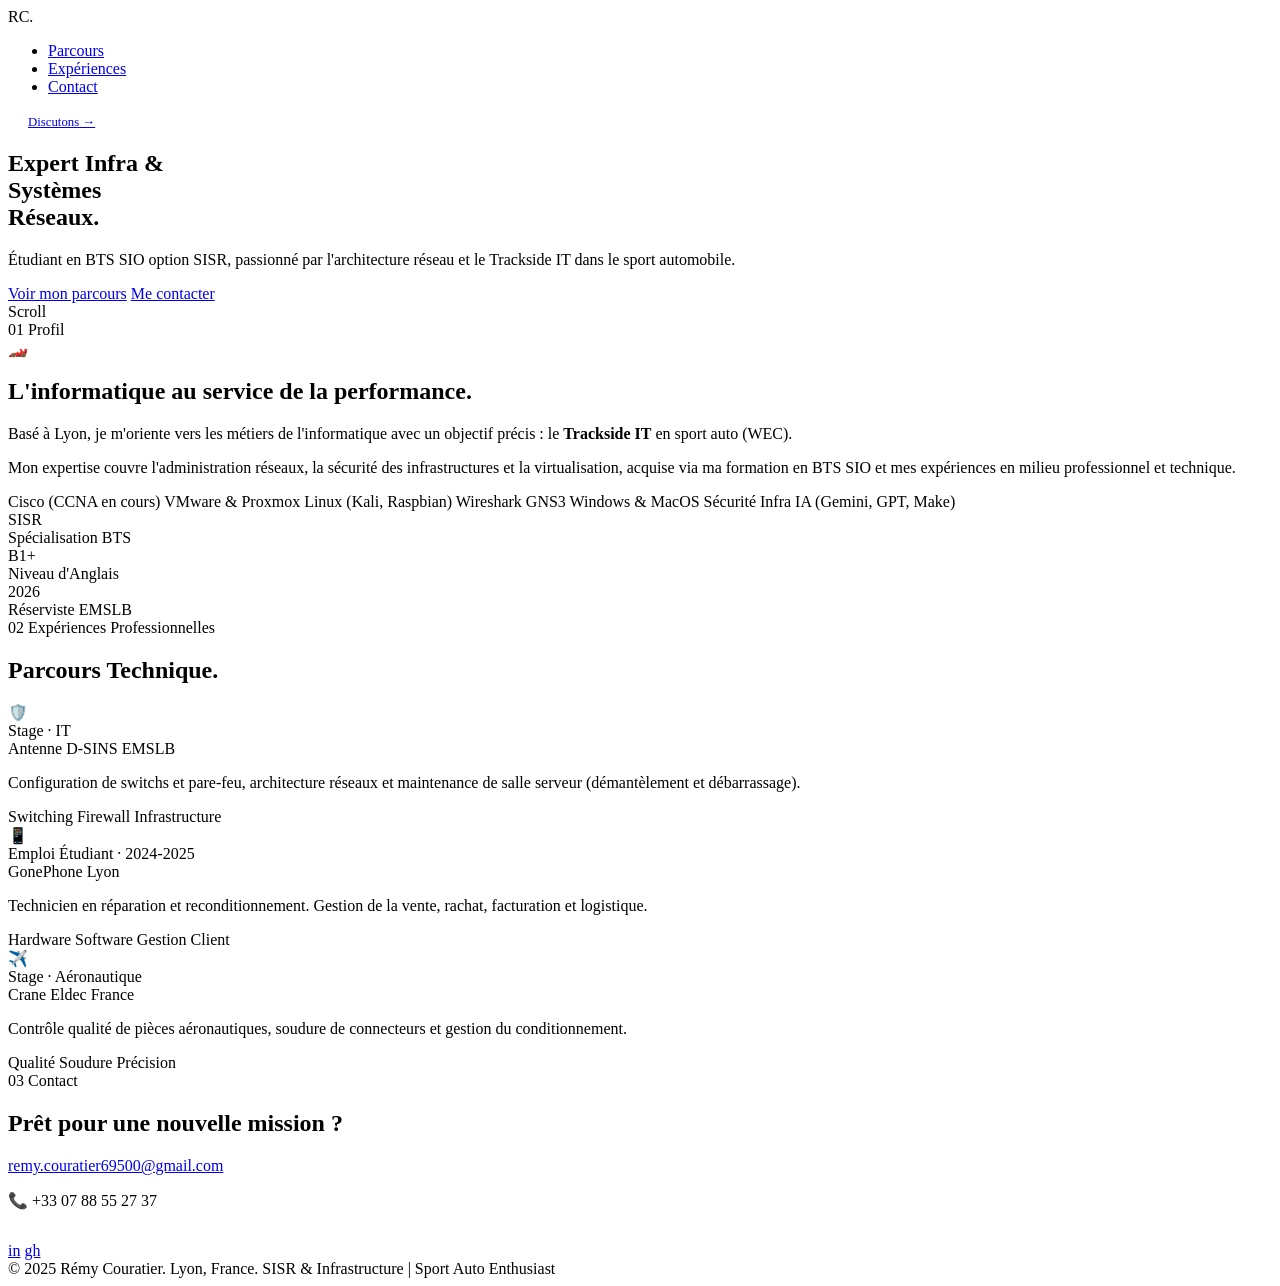
==== index.html @ c63f9c5a "Update professional experience description in index.html" ====
<!DOCTYPE html>
<html lang="fr">
<head>
    <meta charset="UTF-8">
    <meta name="viewport" content="width=device-width, initial-scale=1.0">
    <title>Portfolio — Rémy Couratier</title>
    <link href="https://fonts.googleapis.com/css2?family=Syne:wght@400;700;800&family=DM+Sans:ital,wght@0,300;0,400;1,300&display=swap" rel="stylesheet">
    <link rel="stylesheet" href="style.css">
</head>
<body>
    
<div id="cursor-glow"></div>
<div class="orb orb-1"></div>
<div class="orb orb-2"></div>
<div class="orb orb-3"></div>

<nav>
    <div class="nav-logo">RC.</div>
    <ul class="nav-links">
        <li><a href="#about">Parcours</a></li>
        <li><a href="#projects">Expériences</a></li>
        <li><a href="#contact">Contact</a></li>
    </ul>
    <a href="#contact" class="btn btn-primary" style="padding:0.55rem 1.25rem;font-size:0.8rem;">Discutons →</a>
</nav>

<div class="container">
    <section class="hero">
        <div class="hero-inner">
            <div class="hero-tag"></div>
            <h1>
                Expert Infra &<br>
                <span class="highlight">Systèmes</span><br>
                Réseaux.
            </h1>
            <p class="hero-sub">
                Étudiant en BTS SIO option SISR, passionné par l'architecture réseau et le Trackside IT dans le sport automobile.
            </p>
            <div class="hero-cta">
                <a href="#projects" class="btn btn-primary">Voir mon parcours</a>
                <a href="#contact" class="btn btn-outline">Me contacter</a>
            </div>
        </div>
        <div class="scroll-hint">
            <span>Scroll</span>
            <div class="scroll-bar"></div>
        </div>
    </section>

    <section id="about">
        <div class="section-label"><span>01</span> Profil</div>
        <div class="about-grid">
            <div class="about-img-wrap reveal">
                <div class="about-img-glow"></div>
                <div class="about-img">🏎️</div>
            </div>
            <div class="about-text">
                <h2>L'informatique au service de la <span style="color:var(--accent)">performance.</span></h2>
                <p class="reveal d1">Basé à Lyon, je m'oriente vers les métiers de l'informatique avec un objectif précis : le <strong>Trackside IT</strong> en sport auto (WEC).</p>
                <p class="reveal d2">Mon expertise couvre l'administration réseaux, la sécurité des infrastructures et la virtualisation, acquise via ma formation en BTS SIO et mes expériences en milieu professionnel et technique.</p>
                
                <div class="skills-list reveal d3">
                    <span class="skill-tag">Cisco (CCNA en cours)</span>
                    <span class="skill-tag">VMware & Proxmox</span>
                    <span class="skill-tag">Linux (Kali, Raspbian)</span>
                    <span class="skill-tag">Wireshark</span>
                    <span class="skill-tag">GNS3</span>
                    <span class="skill-tag">Windows & MacOS</span>
                    <span class="skill-tag">Sécurité Infra</span>
                    <span class="skill-tag">IA (Gemini, GPT, Make)</span>
                </div>
            </div>
        </div>

        <div class="stats-row">
            <div class="stat">
                <div class="stat-number reveal">SISR</div>
                <div class="stat-label">Spécialisation BTS</div>
            </div>
            <div class="stat">
                <div class="stat-number reveal d1">B1+</div>
                <div class="stat-label">Niveau d'Anglais</div>
            </div>
            <div class="stat">
                <div class="stat-number reveal d2">2026</div>
                <div class="stat-label">Réserviste EMSLB</div>
            </div>
        </div>
    </section>

    <section id="projects">
        <div class="section-label"><span>02</span> Expériences Professionnelles</div>
        <h2 class="reveal">Parcours <span style="color:var(--accent)">Technique.</span></h2>
        
        <div class="projects-grid">
            <div class="project-card p1 reveal">
                <div class="project-shadow"></div>
                <div class="project-thumb">🛡️</div>
                <div class="project-body">
                    <div class="project-type">Stage · IT</div>
                    <div class="project-title">Antenne D-SINS EMSLB</div>
                    <p class="project-desc">Configuration de switchs et pare-feu, architecture réseaux et maintenance de salle serveur (démantèlement et débarrassage).</p>
                    <div class="project-tags">
                        <span class="project-tag">Switching</span>
                        <span class="project-tag">Firewall</span>
                        <span class="project-tag">Infrastructure</span>
                    </div>
                </div>
            </div>

            <div class="project-card p2 reveal d1">
                <div class="project-shadow"></div>
                <div class="project-thumb">📱</div>
                <div class="project-body">
                    <div class="project-type">Emploi Étudiant · 2024-2025</div>
                    <div class="project-title">GonePhone Lyon</div>
                    <p class="project-desc">Technicien en réparation et reconditionnement. Gestion de la vente, rachat, facturation et logistique.</p>
                    <div class="project-tags">
                        <span class="project-tag">Hardware</span>
                        <span class="project-tag">Software</span>
                        <span class="project-tag">Gestion Client</span>
                    </div>
                </div>
            </div>

            <div class="project-card p3 reveal d2">
                <div class="project-shadow"></div>
                <div class="project-thumb">✈️</div>
                <div class="project-body">
                    <div class="project-type">Stage · Aéronautique</div>
                    <div class="project-title">Crane Eldec France</div>
                    <p class="project-desc">Contrôle qualité de pièces aéronautiques, soudure de connecteurs et gestion du conditionnement.</p>
                    <div class="project-tags">
                        <span class="project-tag">Qualité</span>
                        <span class="project-tag">Soudure</span>
                        <span class="project-tag">Précision</span>
                    </div>
                </div>
            </div>
        </div>
    </section>

    <section id="contact">
        <div class="section-label"><span>03</span> Contact</div>
        <div class="contact-wrap reveal">
            <h2>Prêt pour une nouvelle <span style="color:var(--accent)">mission</span> ?</h2>
            <p style="color:var(--muted);margin-bottom:0.5rem;"></p>
            <a href="mailto:remy.couratier69500@gmail.com" class="contact-email">remy.couratier69500@gmail.com</a>
            <p style="color:var(--text); margin-bottom: 2rem;">📞 +33 07 88 55 27 37</p>
            <div class="social-links">
                <a href="#" class="social-link" title="LinkedIn">in</a>
                <a href="#" class="social-link" title="GitHub">gh</a>
            </div>
        </div>
    </section>
</div>

<footer>
    <span>© 2025 Rémy Couratier. Lyon, France.</span>
    <span>SISR & Infrastructure | Sport Auto Enthusiast</span>
</footer>

<script>
    const glow = document.getElementById('cursor-glow');
    document.addEventListener('mousemove', e => {
        glow.style.left = e.clientX + 'px';
        glow.style.top  = e.clientY + 'px';
    });

    document.querySelectorAll('.project-card').forEach(card => {
        card.addEventListener('mousemove', e => {
            const r = card.getBoundingClientRect();
            const x = ((e.clientX - r.left) / r.width  * 100).toFixed(1) + '%';
            const y = ((e.clientY - r.top)  / r.height * 100).toFixed(1) + '%';
            card.style.setProperty('--mx', x);
            card.style.setProperty('--my', y);
        });
    });

    const io = new IntersectionObserver((entries) => {
        entries.forEach(entry => {
            if (entry.isIntersecting) {
                entry.target.classList.add('visible');
            }
        });
    }, { threshold: 0.15 });

    document.querySelectorAll('.reveal, .stat-number').forEach(el => io.observe(el));
</script>
</body>
</html>
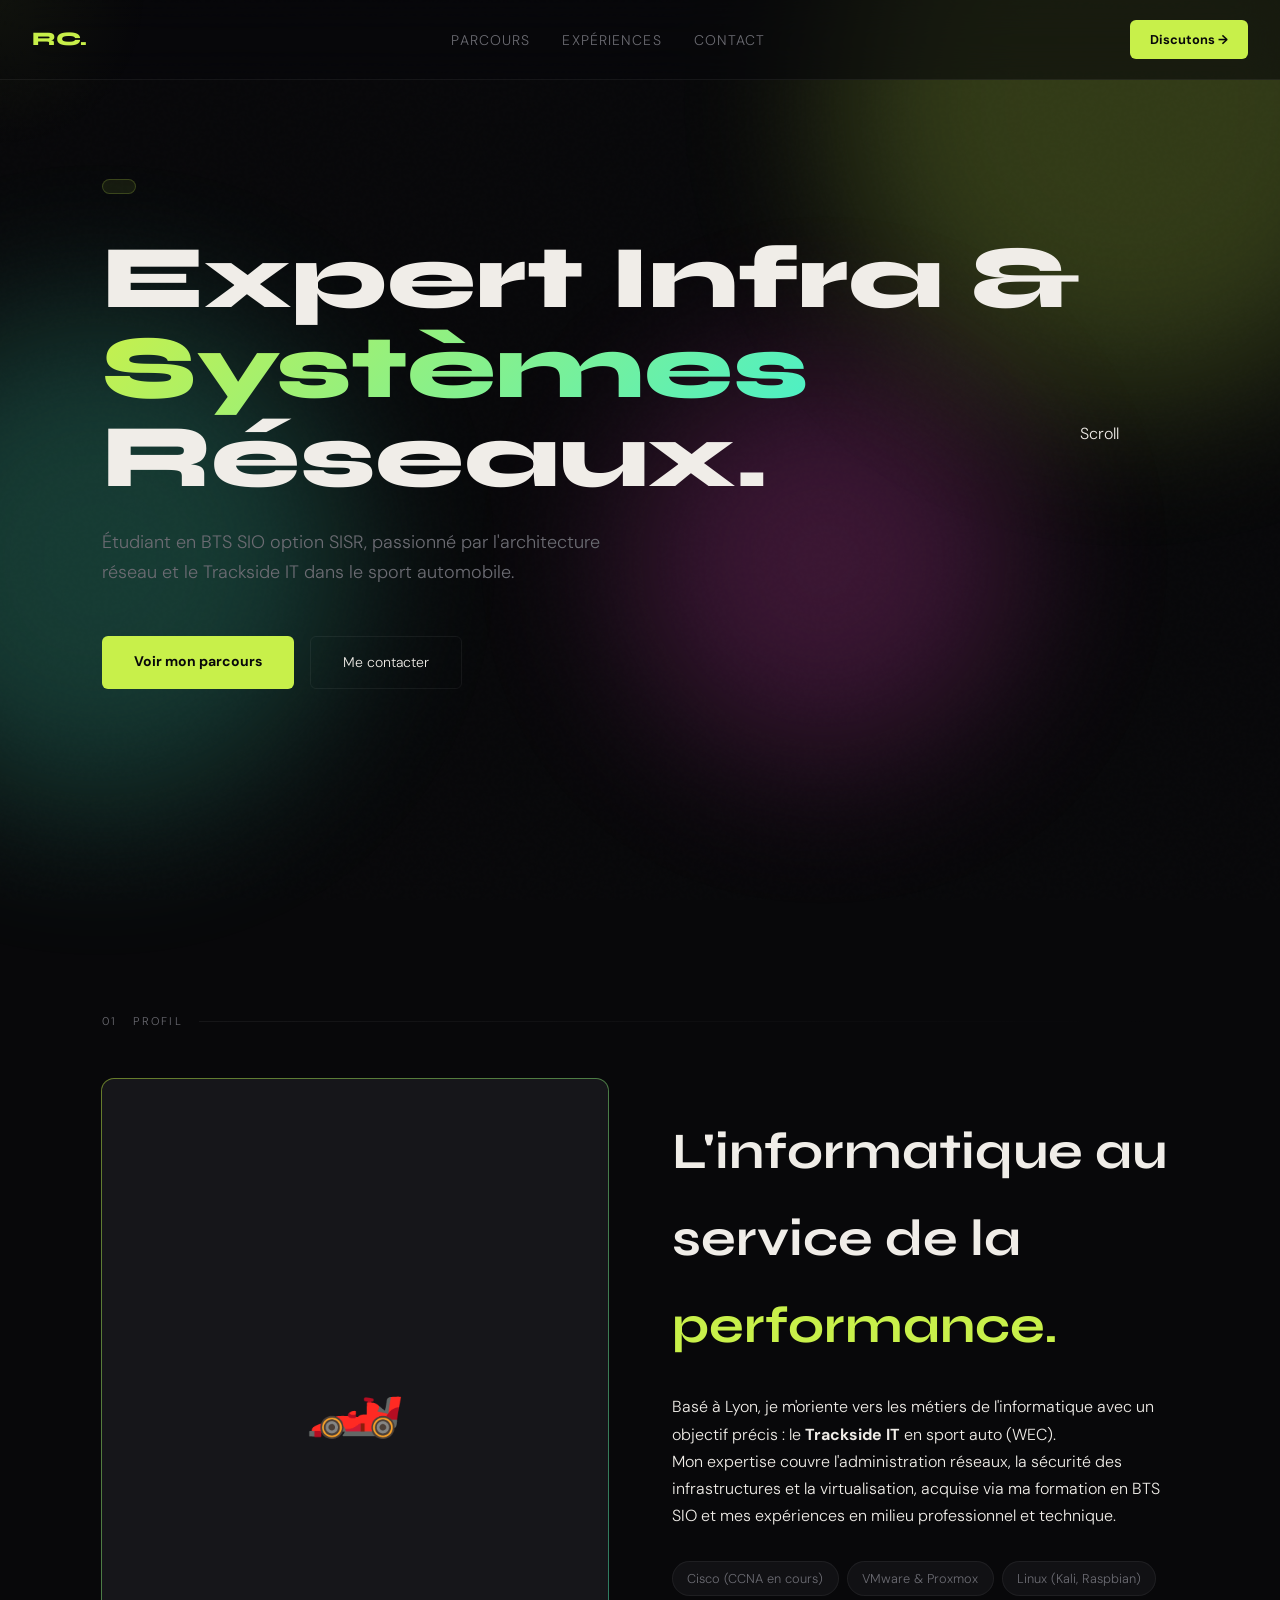
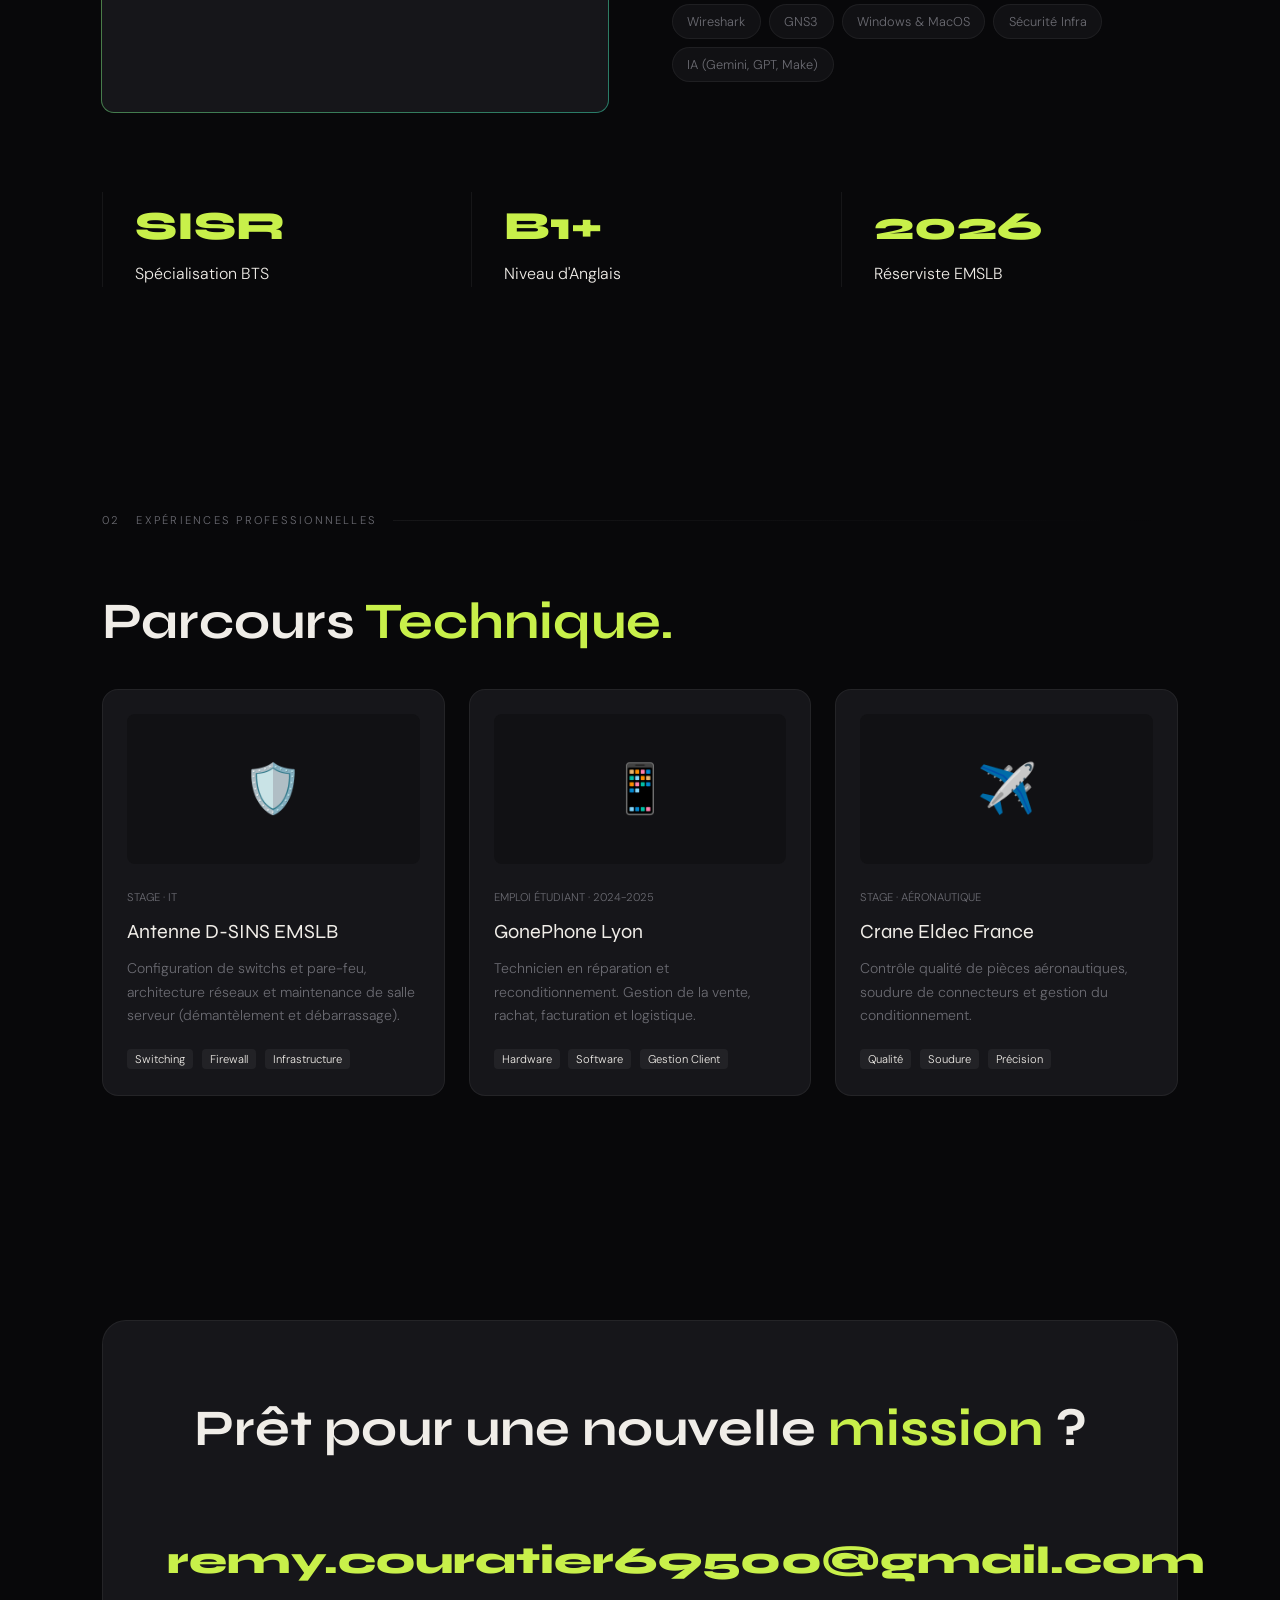
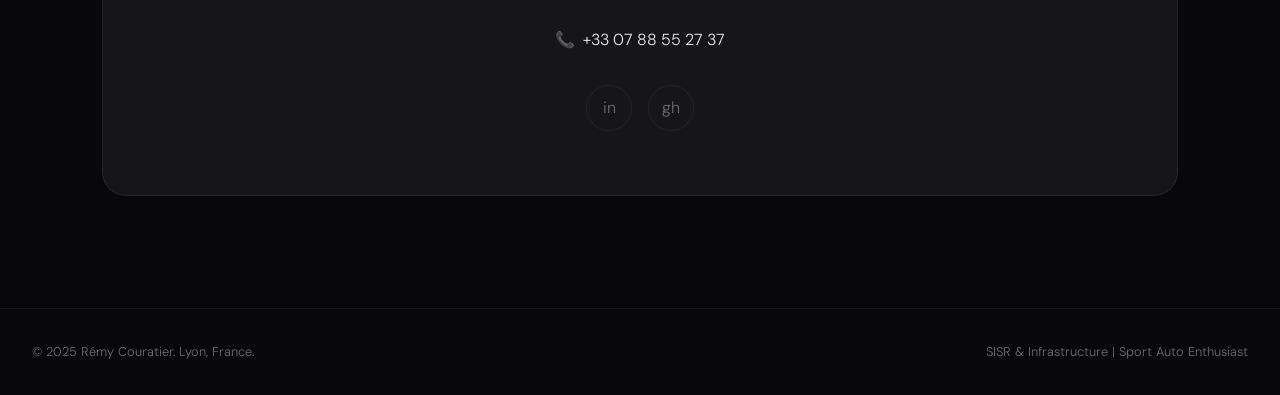
==== commit 50ed98ad: "Refactor contact section for better presentation Updated the contact section with improved email and" ====
--- a/index.html
+++ b/index.html
@@ -140,13 +140,21 @@
         </div>
     </section>
 
-    <section id="contact">
-        <div class="section-label"><span>03</span> Contact</div>
+       <section id="contact">
         <div class="contact-wrap reveal">
             <h2>Prêt pour une nouvelle <span style="color:var(--accent)">mission</span> ?</h2>
-            <p style="color:var(--muted);margin-bottom:0.5rem;"></p>
-            <a href="mailto:remy.couratier69500@gmail.com" class="contact-email">remy.couratier69500@gmail.com</a>
-            <p style="color:var(--text); margin-bottom: 2rem;">📞 +33 07 88 55 27 37</p>
+            
+        <!-- Le mail -->
+            <a href="mailto:remy.couratier69500@gmail.com" class="contact-email">
+            remy.couratier69500@gmail.com
+            </a>
+
+        <!-- Le téléphone avec un style plus propre -->
+            <div style="display: flex; justify-content: center; align-items: center; gap: 0.5rem; margin-bottom: 2rem;">
+                <span>📞</span>
+                <span style="color:var(--text);">+33 07 88 55 27 37</span>
+            </div>
+
             <div class="social-links">
                 <a href="#" class="social-link" title="LinkedIn">in</a>
                 <a href="#" class="social-link" title="GitHub">gh</a>
--- a/style.css
+++ b/style.css
@@ -0,0 +1,139 @@
+*, *::before, *::after { box-sizing: border-box; margin: 0; padding: 0; }
+
+:root {
+  --bg: #08080a;
+  --surface: #111114;
+  --card: #16161a;
+  --border: rgba(255,255,255,0.06);
+  --text: #f0ede8;
+  --muted: #6b6b72;
+  --accent: #c8f04a; /* Lime Green pour le côté technique/vif */
+  --accent2: #4af0c8;
+  --accent3: #f04ac8;
+  --glow-green: rgba(200,240,74,0.18);
+  --glow-cyan: rgba(74,240,200,0.14);
+  --glow-pink: rgba(240,74,200,0.14);
+  --font-display: 'Syne', sans-serif;
+  --font-body: 'DM Sans', sans-serif;
+}
+
+html { scroll-behavior: smooth; }
+
+body {
+  background: var(--bg);
+  color: var(--text);
+  font-family: var(--font-body);
+  font-weight: 300;
+  line-height: 1.7;
+  overflow-x: hidden;
+}
+
+body::before {
+  content: '';
+  position: fixed; inset: 0; z-index: 0;
+  background-image: url("data:image/svg+xml,%3Csvg viewBox='0 0 256 256' xmlns='http://www.w3.org/2000/svg'%3E%3Cfilter id='n'%3E%3CfeTurbulence type='fractalNoise' baseFrequency='0.9' numOctaves='4' stitchTiles='stitch'/%3E%3C/filter%3E%3Crect width='100%25' height='100%25' filter='url(%23n)' opacity='0.03'/%3E%3C/svg%3E");
+  opacity: 0.4;
+  pointer-events: none;
+}
+
+.orb {
+  position: fixed; border-radius: 50%;
+  filter: blur(80px); opacity: 0.22;
+  pointer-events: none; z-index: 0;
+  animation: drift 20s ease-in-out infinite alternate;
+}
+.orb-1 { width: 600px; height: 600px; background: var(--accent); top: -200px; right: -150px; }
+.orb-2 { width: 500px; height: 500px; background: var(--accent2); bottom: 10%; left: -150px; animation-delay: -8s; }
+.orb-3 { width: 400px; height: 400px; background: var(--accent3); top: 40%; right: 20%; animation-delay: -15s; }
+
+@keyframes drift {
+  from { transform: translate(0, 0) scale(1); }
+  to   { transform: translate(40px, 30px) scale(1.08); }
+}
+
+.container { max-width: 1140px; margin: 0 auto; padding: 0 2rem; position: relative; z-index: 1; }
+
+nav {
+  position: fixed; top: 0; left: 0; right: 0; z-index: 100;
+  padding: 1.25rem 2rem;
+  display: flex; align-items: center; justify-content: space-between;
+  background: rgba(8,8,10,0.6);
+  backdrop-filter: blur(20px);
+  border-bottom: 1px solid var(--border);
+}
+
+.nav-logo { font-family: var(--font-display); font-weight: 800; font-size: 1.2rem; color: var(--accent); }
+.nav-links { display: flex; gap: 2rem; list-style: none; }
+.nav-links a {
+  color: var(--muted); text-decoration: none; font-size: 0.875rem;
+  letter-spacing: 0.08em; text-transform: uppercase;
+  transition: color 0.3s;
+}
+.nav-links a:hover { color: var(--text); }
+
+/* HERO */
+.hero { min-height: 100vh; display: flex; align-items: center; padding-top: 5rem; }
+.hero-tag {
+  display: inline-flex; align-items: center; gap: 0.5rem;
+  background: rgba(200,240,74,0.08); border: 1px solid rgba(200,240,74,0.2);
+  color: var(--accent); font-size: 0.75rem; padding: 0.4rem 1rem; border-radius: 100px; margin-bottom: 2rem;
+}
+.hero h1 { font-family: var(--font-display); font-weight: 800; font-size: clamp(3rem, 7vw, 6rem); line-height: 1.0; }
+.highlight { background: linear-gradient(135deg, var(--accent), var(--accent2)); -webkit-background-clip: text; -webkit-text-fill-color: transparent; }
+.hero-sub { margin-top: 1.5rem; color: var(--muted); font-size: 1.125rem; max-width: 520px; }
+.hero-cta { margin-top: 3rem; display: flex; gap: 1rem; }
+
+/* BOUTONS */
+.btn { padding: 0.85rem 2rem; border-radius: 6px; text-decoration: none; transition: 0.3s; font-size: 0.875rem; }
+.btn-primary { background: var(--accent); color: #08080a; font-weight: 700; }
+.btn-outline { border: 1px solid var(--border); color: var(--text); }
+.btn:hover { transform: translateY(-2px); box-shadow: 0 10px 20px rgba(0,0,0,0.2); }
+
+/* SECTIONS */
+section { padding: 7rem 0; }
+.section-label { color: var(--muted); text-transform: uppercase; font-size: 0.7rem; letter-spacing: 0.2em; margin-bottom: 3rem; display: flex; align-items: center; gap: 1rem; }
+.section-label::after { content: ''; flex: 1; height: 1px; background: linear-gradient(to right, var(--border), transparent); }
+h2 { font-family: var(--font-display); font-size: clamp(2rem, 4vw, 3.5rem); margin-bottom: 1.5rem; }
+
+/* ABOUT */
+.about-grid { display: grid; grid-template-columns: 1fr 1fr; gap: 4rem; align-items: center; }
+.about-img { width: 100%; aspect-ratio: 4/5; background: var(--card); border-radius: 12px; display: flex; align-items: center; justify-content: center; font-size: 5rem; position: relative; }
+.about-img-glow { position: absolute; inset: -1px; background: linear-gradient(135deg, var(--accent), var(--accent2)); border-radius: 13px; z-index: -1; opacity: 0.5; }
+.skills-list { margin-top: 2rem; display: flex; flex-wrap: wrap; gap: 0.5rem; }
+.skill-tag { padding: 0.35rem 0.9rem; background: var(--surface); border: 1px solid var(--border); border-radius: 100px; font-size: 0.8rem; color: var(--muted); }
+
+/* PROJECTS/EXPERIENCES */
+.projects-grid { display: grid; grid-template-columns: repeat(auto-fit, minmax(320px, 1fr)); gap: 1.5rem; }
+.project-card { background: var(--card); border: 1px solid var(--border); border-radius: 16px; padding: 1.5rem; transition: 0.4s; position: relative; }
+.project-card:hover { transform: translateY(-10px); border-color: var(--accent); }
+.project-thumb { height: 150px; background: var(--surface); border-radius: 8px; margin-bottom: 1.5rem; display: flex; align-items: center; justify-content: center; font-size: 3rem; }
+.project-type { font-size: 0.7rem; color: var(--muted); text-transform: uppercase; }
+.project-title { font-family: var(--font-display); font-size: 1.25rem; margin: 0.5rem 0; }
+.project-desc { font-size: 0.875rem; color: var(--muted); margin-bottom: 1rem; }
+.project-tag { font-size: 0.7rem; padding: 0.2rem 0.5rem; background: rgba(255,255,255,0.05); border-radius: 4px; margin-right: 0.3rem; }
+
+/* STATS */
+.stats-row { display: grid; grid-template-columns: repeat(3, 1fr); gap: 2rem; margin-top: 5rem; }
+.stat { border-left: 1px solid var(--border); padding-left: 2rem; }
+.stat-number { font-family: var(--font-display); font-weight: 800; font-size: 2.5rem; color: var(--accent); }
+
+/* CONTACT */
+.contact-wrap { background: var(--card); border: 1px solid var(--border); border-radius: 24px; padding: 4rem; text-align: center; }
+.contact-email { font-family: var(--font-display); font-size: clamp(1.2rem, 3vw, 2.5rem); color: var(--accent); text-decoration: none; font-weight: 800; display: inline-block; margin: 2rem auto; width: 100%; text-align: center; }
+.social-links { display: flex; justify-content: center; gap: 1rem; }
+.social-link { width: 46px; height: 46px; border: 1px solid var(--border); border-radius: 50%; display: flex; align-items: center; justify-content: center; color: var(--muted); text-decoration: none; }
+
+/* FOOTER */
+footer { padding: 2rem; border-top: 1px solid var(--border); display: flex; justify-content: space-between; font-size: 0.8rem; color: var(--muted); }
+
+#cursor-glow { position: fixed; pointer-events: none; z-index: 9999; width: 300px; height: 300px; background: radial-gradient(circle, rgba(200,240,74,0.05), transparent 70%); transform: translate(-50%,-50%); }
+
+.reveal { opacity: 0; transform: translateY(30px); transition: 0.7s; }
+.reveal.visible { opacity: 1; transform: translateY(0); }
+.d1 { transition-delay: 0.1s; }
+.d2 { transition-delay: 0.2s; }
+
+@media (max-width: 768px) {
+  .about-grid, .stats-row { grid-template-columns: 1fr; }
+  .nav-links { display: none; }
+}
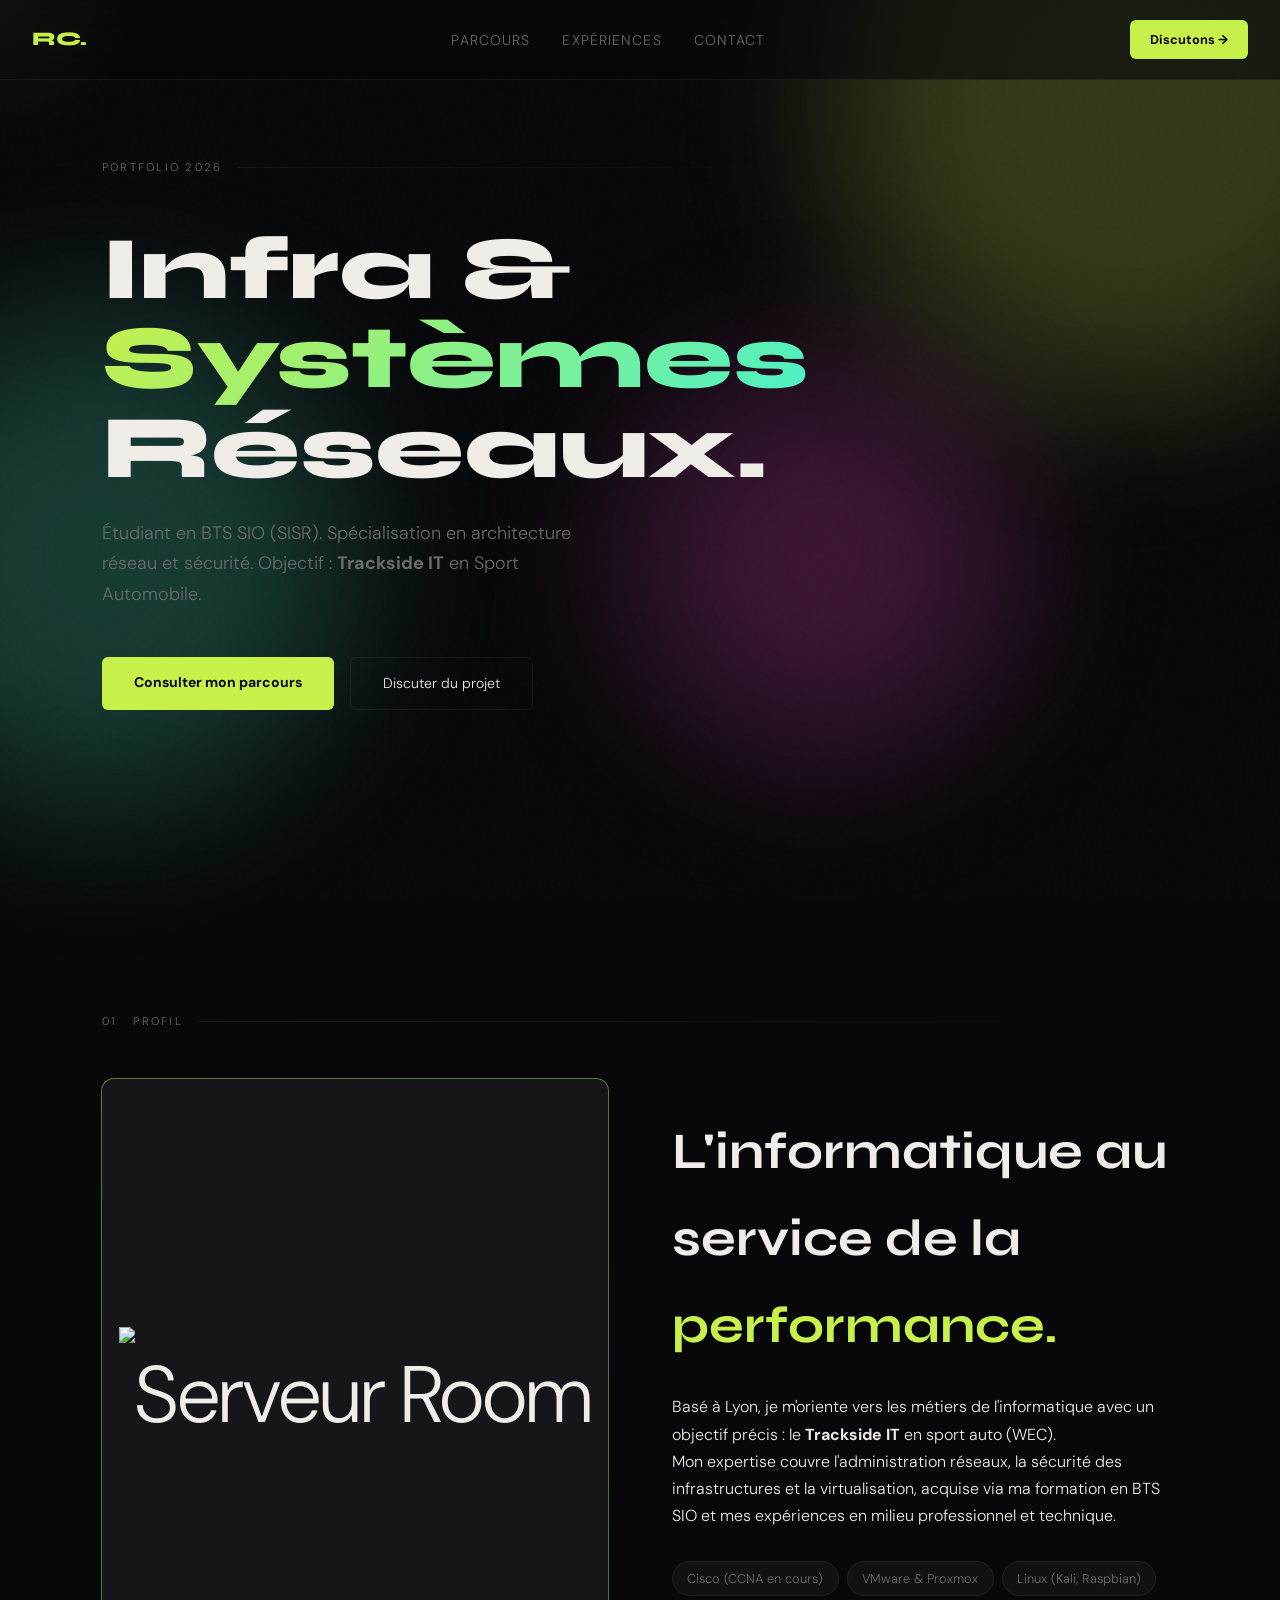
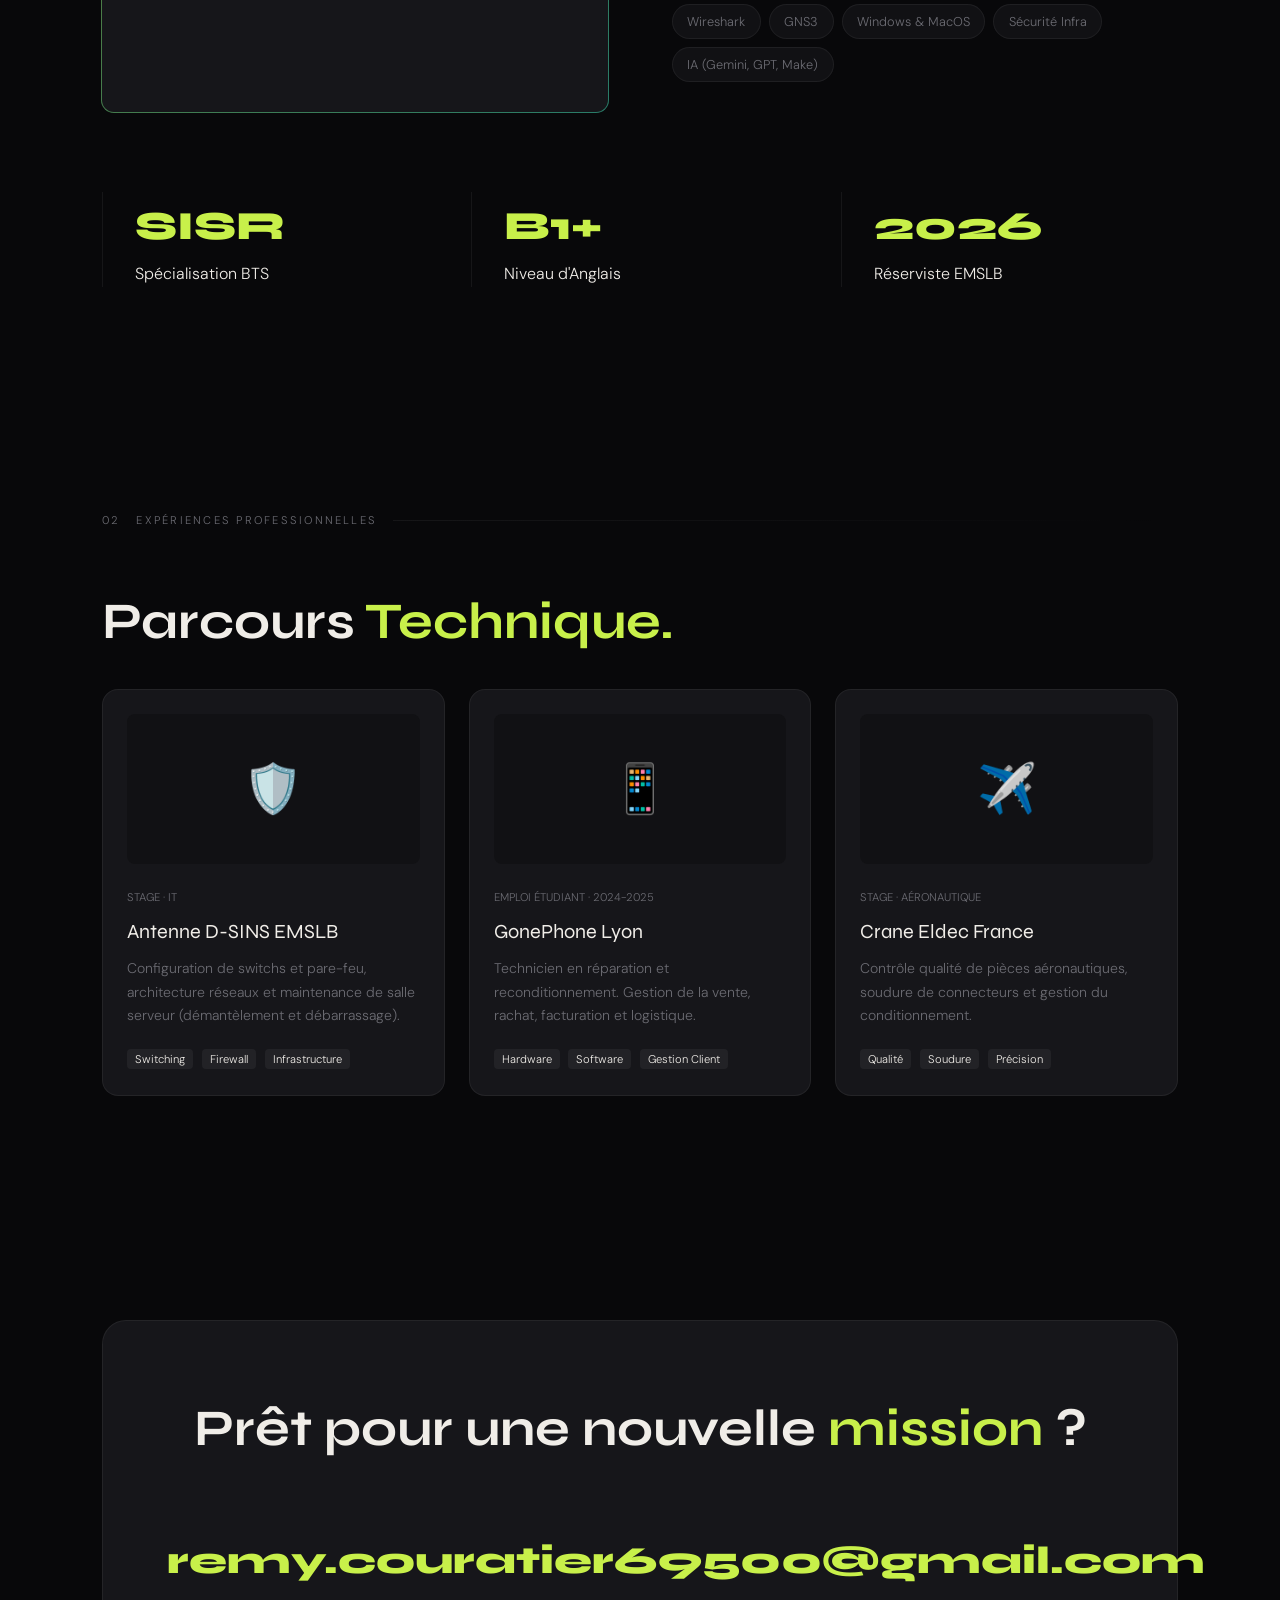
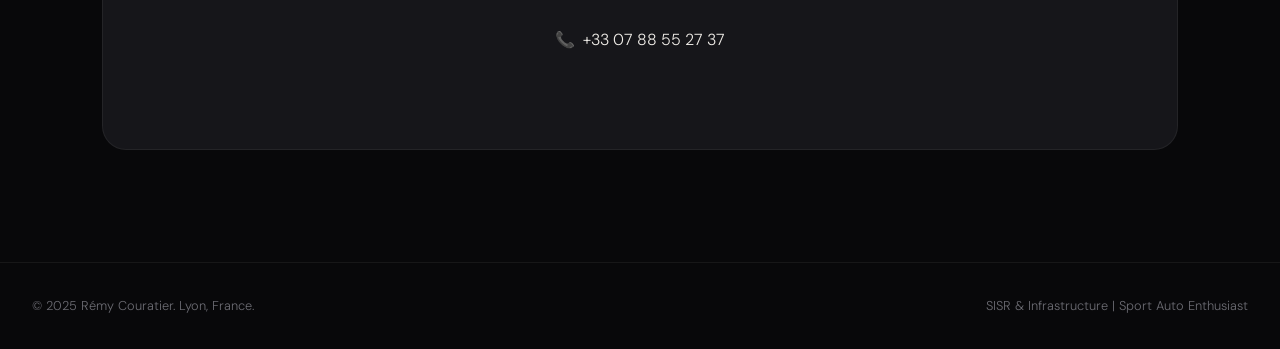
==== commit 3acd6505: "Revise hero section and update contact information Updated the hero section with new content and imp" ====
--- a/index.html
+++ b/index.html
@@ -25,34 +25,33 @@
 </nav>
 
 <div class="container">
-    <section class="hero">
-        <div class="hero-inner">
-            <div class="hero-tag"></div>
-            <h1>
-                Expert Infra &<br>
-                <span class="highlight">Systèmes</span><br>
-                Réseaux.
-            </h1>
-            <p class="hero-sub">
-                Étudiant en BTS SIO option SISR, passionné par l'architecture réseau et le Trackside IT dans le sport automobile.
-            </p>
-            <div class="hero-cta">
-                <a href="#projects" class="btn btn-primary">Voir mon parcours</a>
-                <a href="#contact" class="btn btn-outline">Me contacter</a>
-            </div>
+
+<section class="hero">
+    <div class="hero-inner">
+        <div class="section-label">Portfolio 2026</div>
+        <h1>
+            Infra &<br>
+            <span class="highlight">Systèmes</span><br>
+            Réseaux.
+        </h1>
+        <p class="hero-sub">
+            Étudiant en BTS SIO (SISR). Spécialisation en architecture réseau et sécurité. Objectif : <strong>Trackside IT</strong> en Sport Automobile.
+        </p>
+        <div class="hero-cta">
+            <a href="#projects" class="btn btn-primary">Consulter mon parcours</a>
+            <a href="#contact" class="btn btn-outline">Discuter du projet</a>
         </div>
-        <div class="scroll-hint">
-            <span>Scroll</span>
-            <div class="scroll-bar"></div>
-        </div>
-    </section>
+    </div>
+</section>
 
     <section id="about">
         <div class="section-label"><span>01</span> Profil</div>
         <div class="about-grid">
             <div class="about-img-wrap reveal">
                 <div class="about-img-glow"></div>
-                <div class="about-img">🏎️</div>
+                <div class="about-img">
+                    <img src="https://blog.digitalcook.fr/wp-content/uploads/2021/07/Cloud-server.jpg" alt="Serveur Room">
+                </div>
             </div>
             <div class="about-text">
                 <h2>L'informatique au service de la <span style="color:var(--accent)">performance.</span></h2>
@@ -144,21 +143,19 @@
         <div class="contact-wrap reveal">
             <h2>Prêt pour une nouvelle <span style="color:var(--accent)">mission</span> ?</h2>
             
-        <!-- Le mail -->
             <a href="mailto:remy.couratier69500@gmail.com" class="contact-email">
             remy.couratier69500@gmail.com
-            </a>
-
-        <!-- Le téléphone avec un style plus propre -->
+            </a> <br>
             <div style="display: flex; justify-content: center; align-items: center; gap: 0.5rem; margin-bottom: 2rem;">
                 <span>📞</span>
                 <span style="color:var(--text);">+33 07 88 55 27 37</span>
             </div>
 
-            <div class="social-links">
+           <!-- Le mail
+             <div class="social-links">
                 <a href="#" class="social-link" title="LinkedIn">in</a>
                 <a href="#" class="social-link" title="GitHub">gh</a>
-            </div>
+            </div> -->
         </div>
     </section>
 </div>
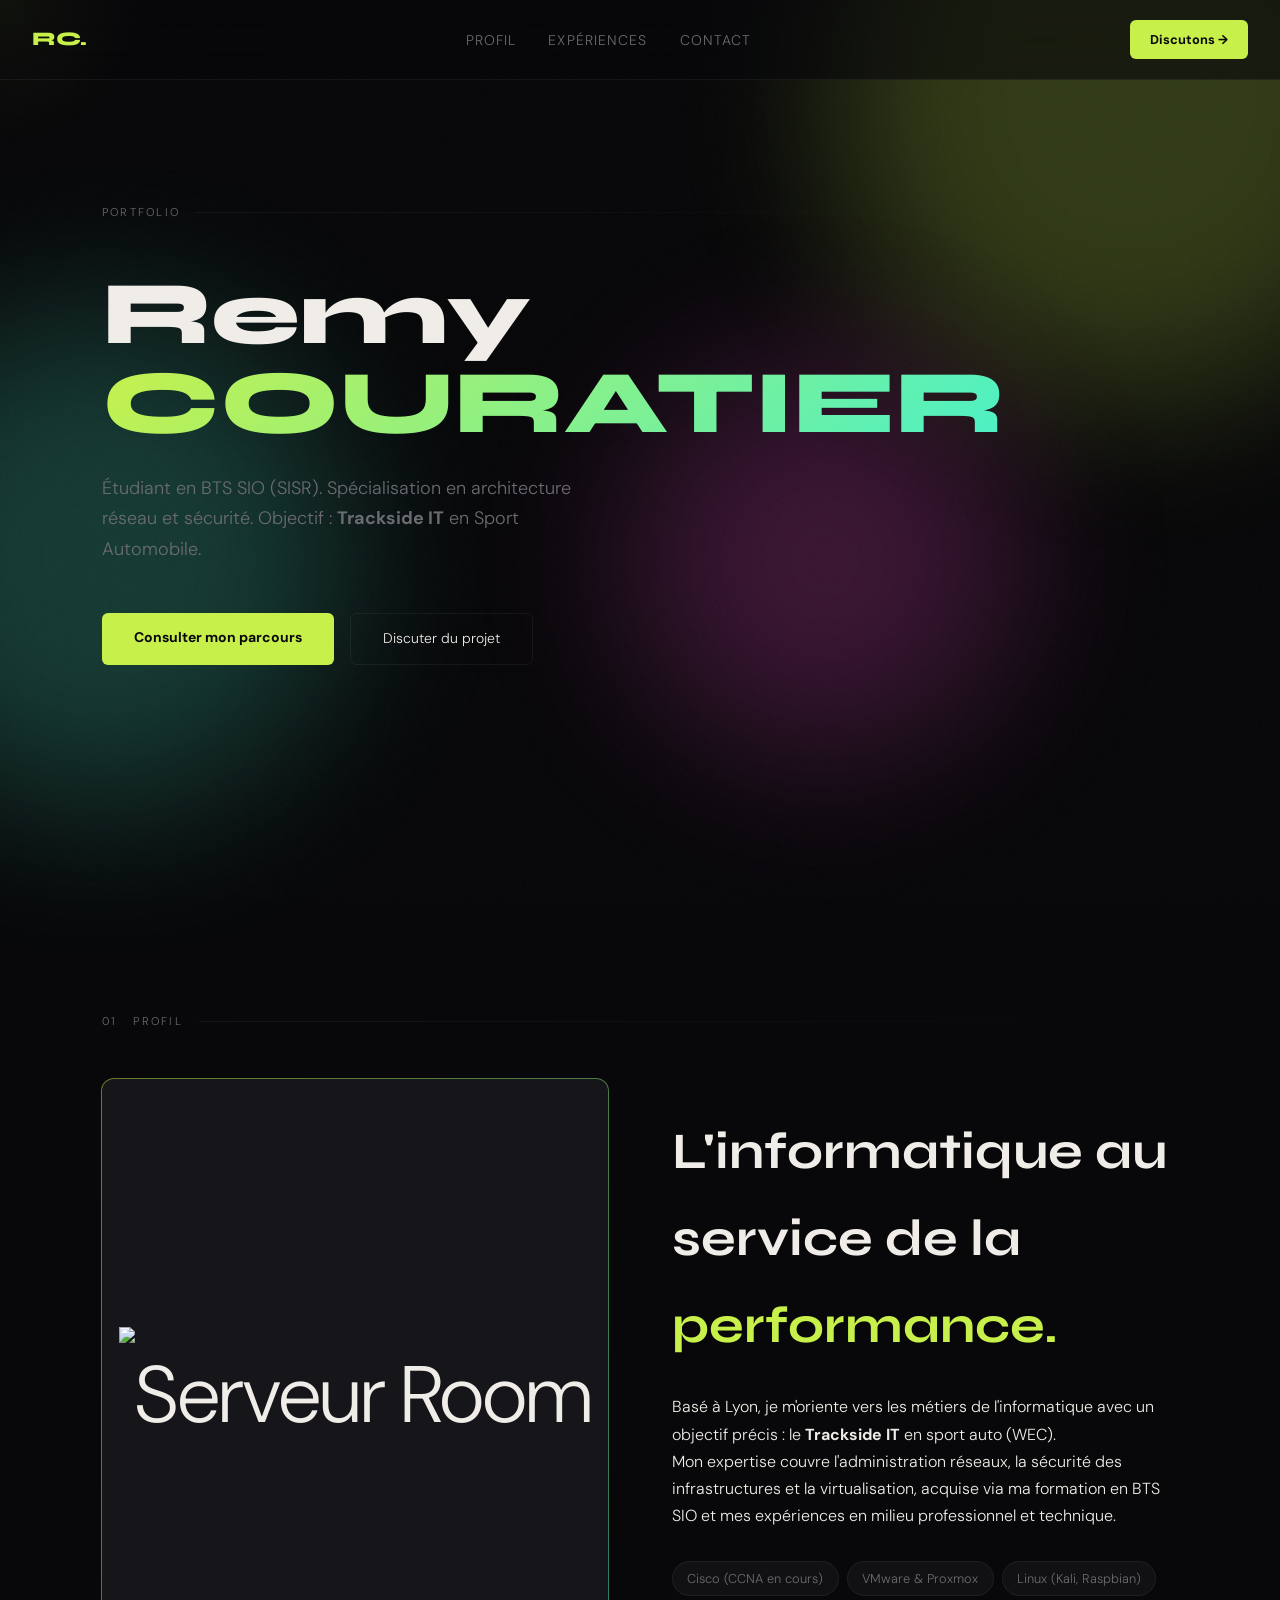
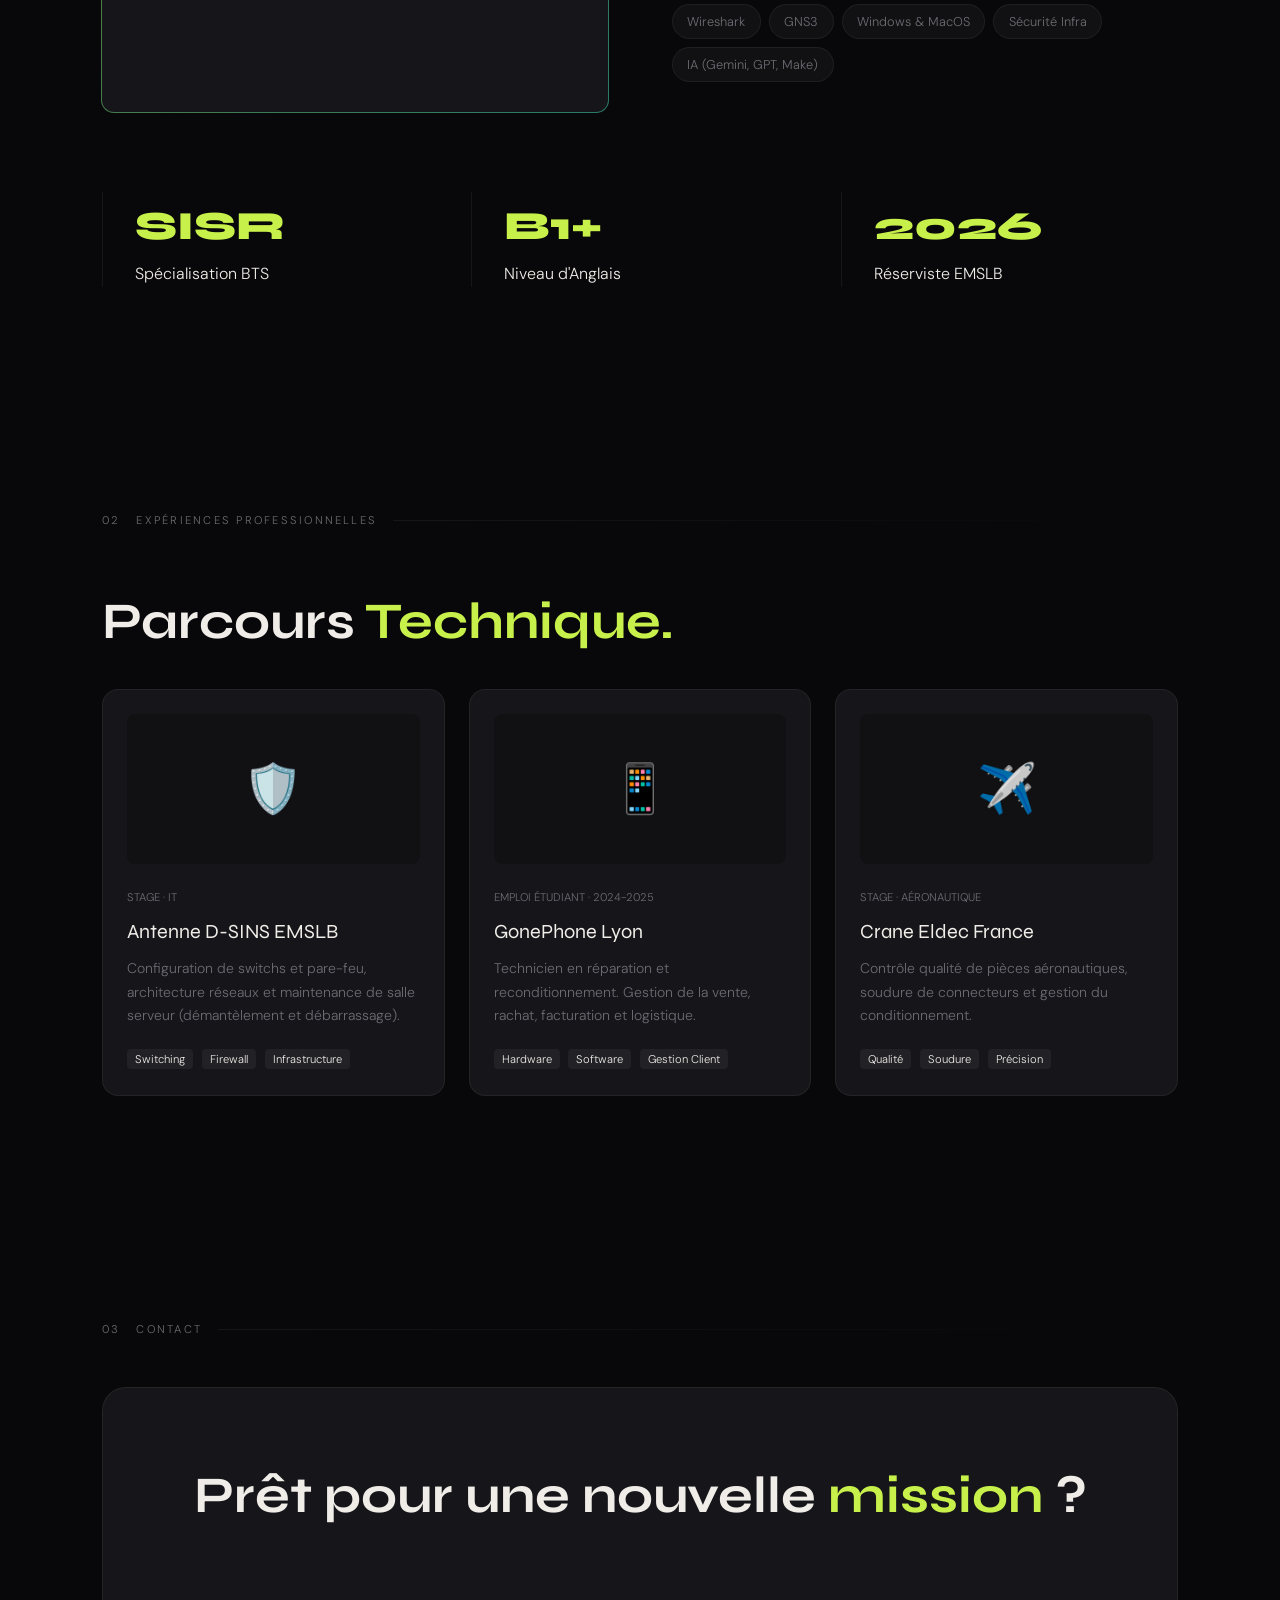
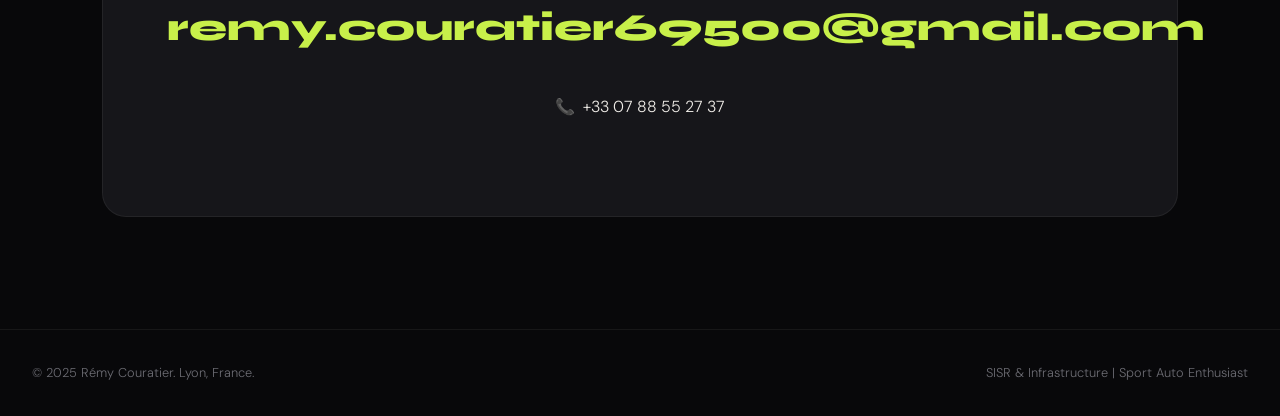
==== commit d0cb92c7: "Update index.html" ====
--- a/index.html
+++ b/index.html
@@ -17,7 +17,7 @@
 <nav>
     <div class="nav-logo">RC.</div>
     <ul class="nav-links">
-        <li><a href="#about">Parcours</a></li>
+        <li><a href="#about">Profil</a></li>
         <li><a href="#projects">Expériences</a></li>
         <li><a href="#contact">Contact</a></li>
     </ul>
@@ -28,11 +28,10 @@
 
 <section class="hero">
     <div class="hero-inner">
-        <div class="section-label">Portfolio 2026</div>
+        <div class="section-label">Portfolio</div>
         <h1>
-            Infra &<br>
-            <span class="highlight">Systèmes</span><br>
-            Réseaux.
+            Remy<br>
+            <span class="highlight">COURATIER</span><br>
         </h1>
         <p class="hero-sub">
             Étudiant en BTS SIO (SISR). Spécialisation en architecture réseau et sécurité. Objectif : <strong>Trackside IT</strong> en Sport Automobile.
@@ -140,6 +139,7 @@
     </section>
 
        <section id="contact">
+        <div class="section-label"><span>03</span> Contact</div>
         <div class="contact-wrap reveal">
             <h2>Prêt pour une nouvelle <span style="color:var(--accent)">mission</span> ?</h2>
             
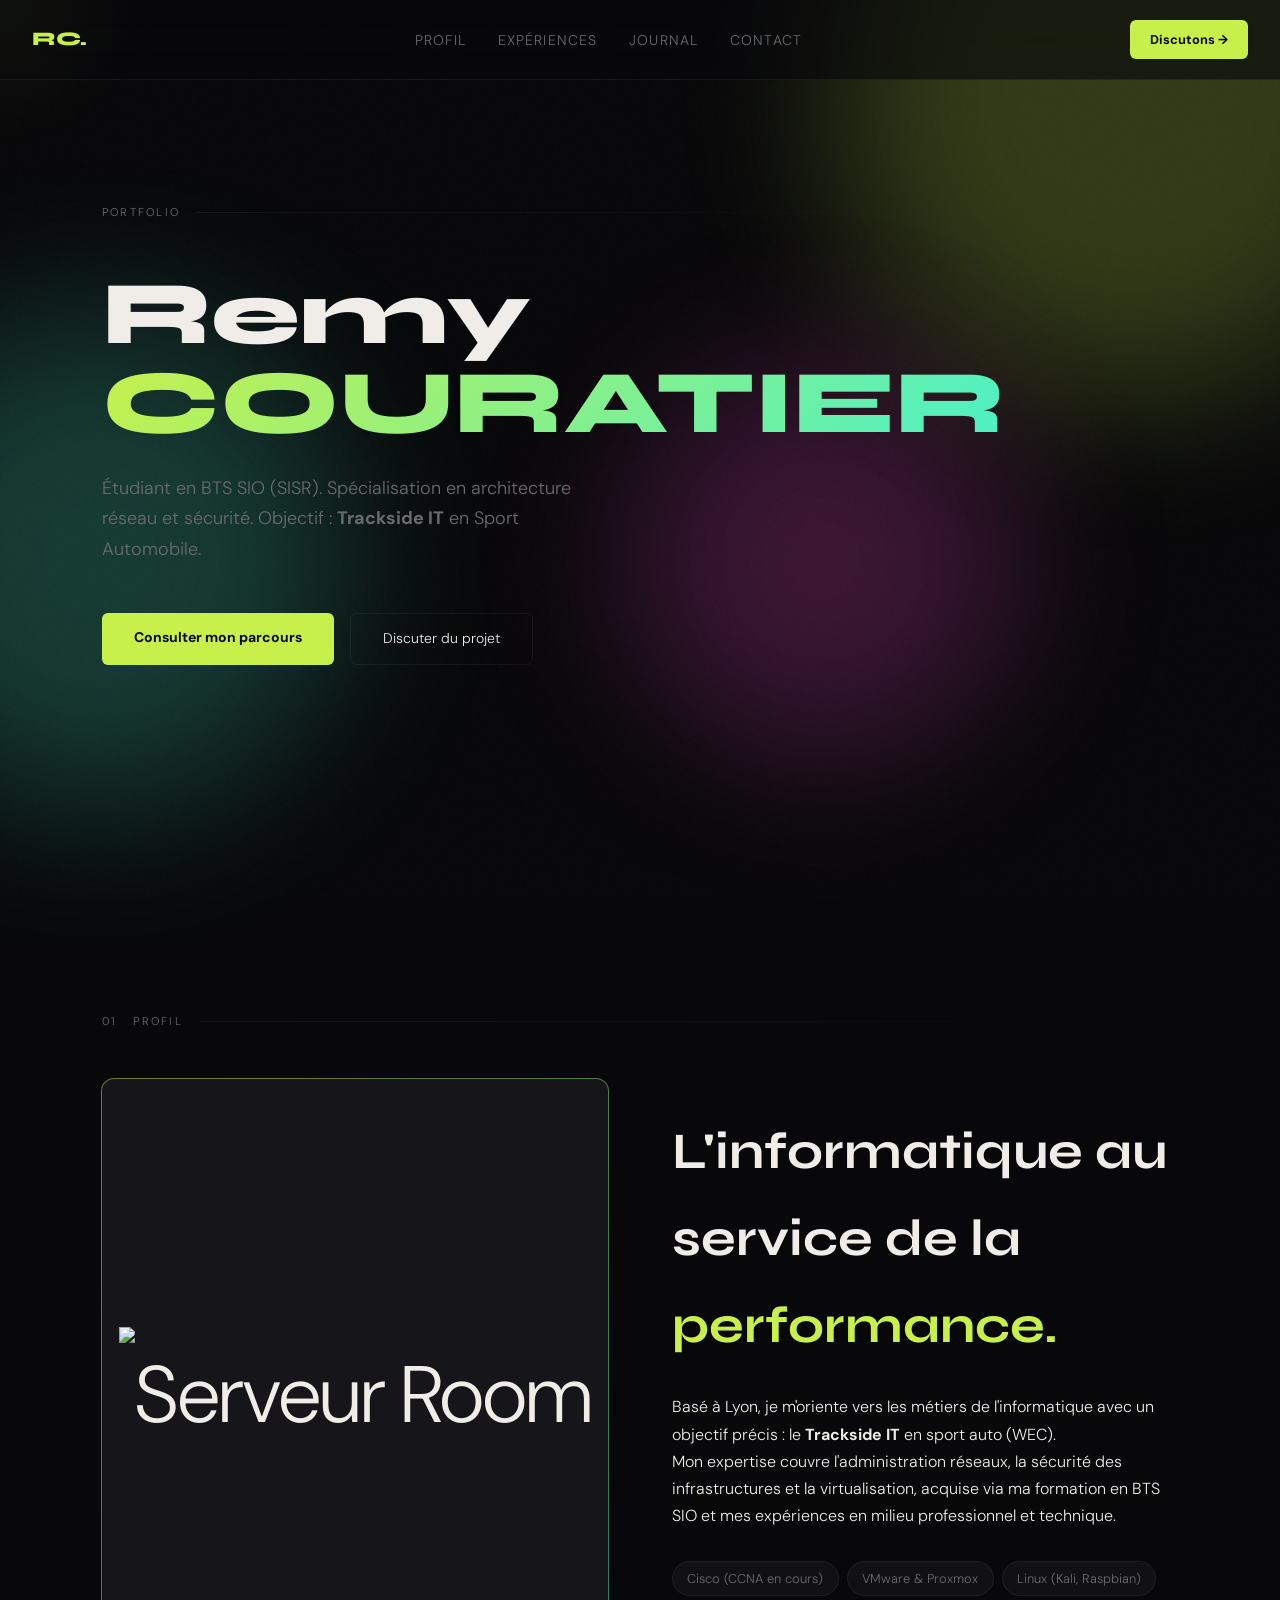
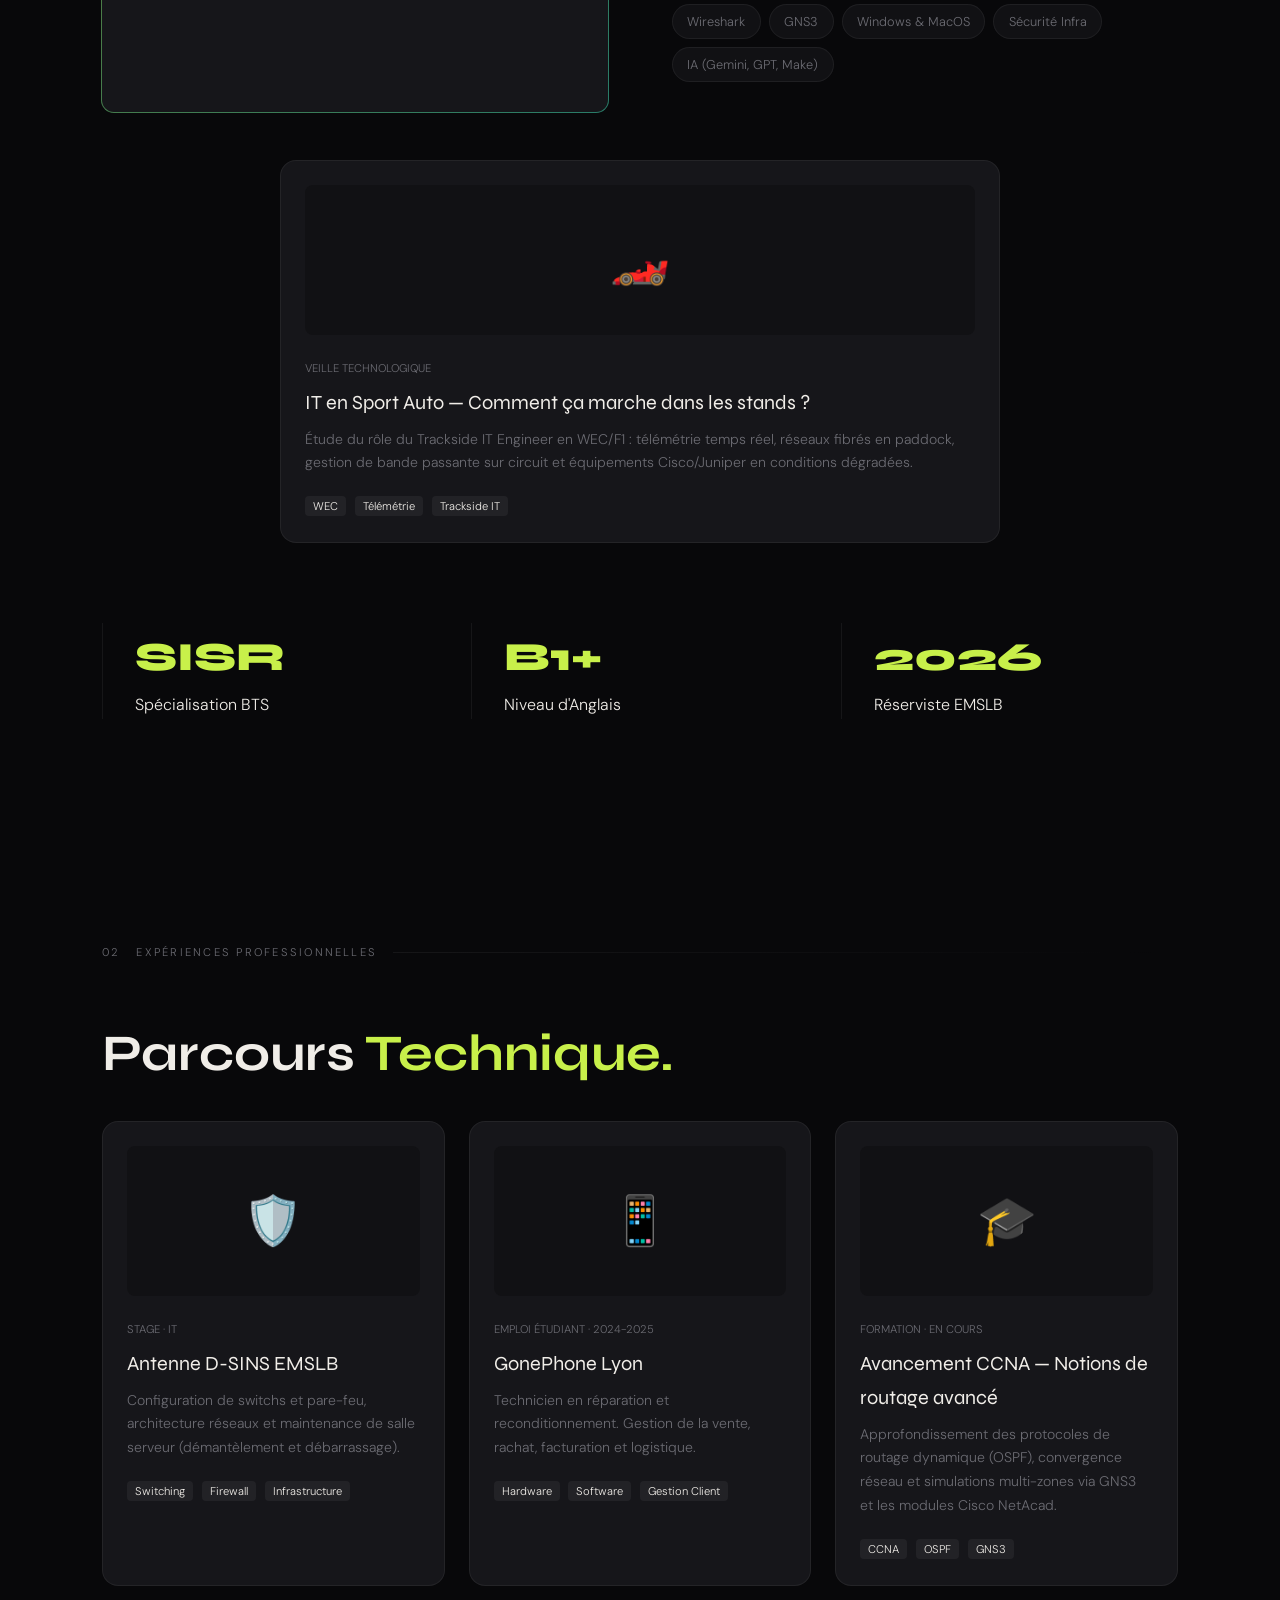
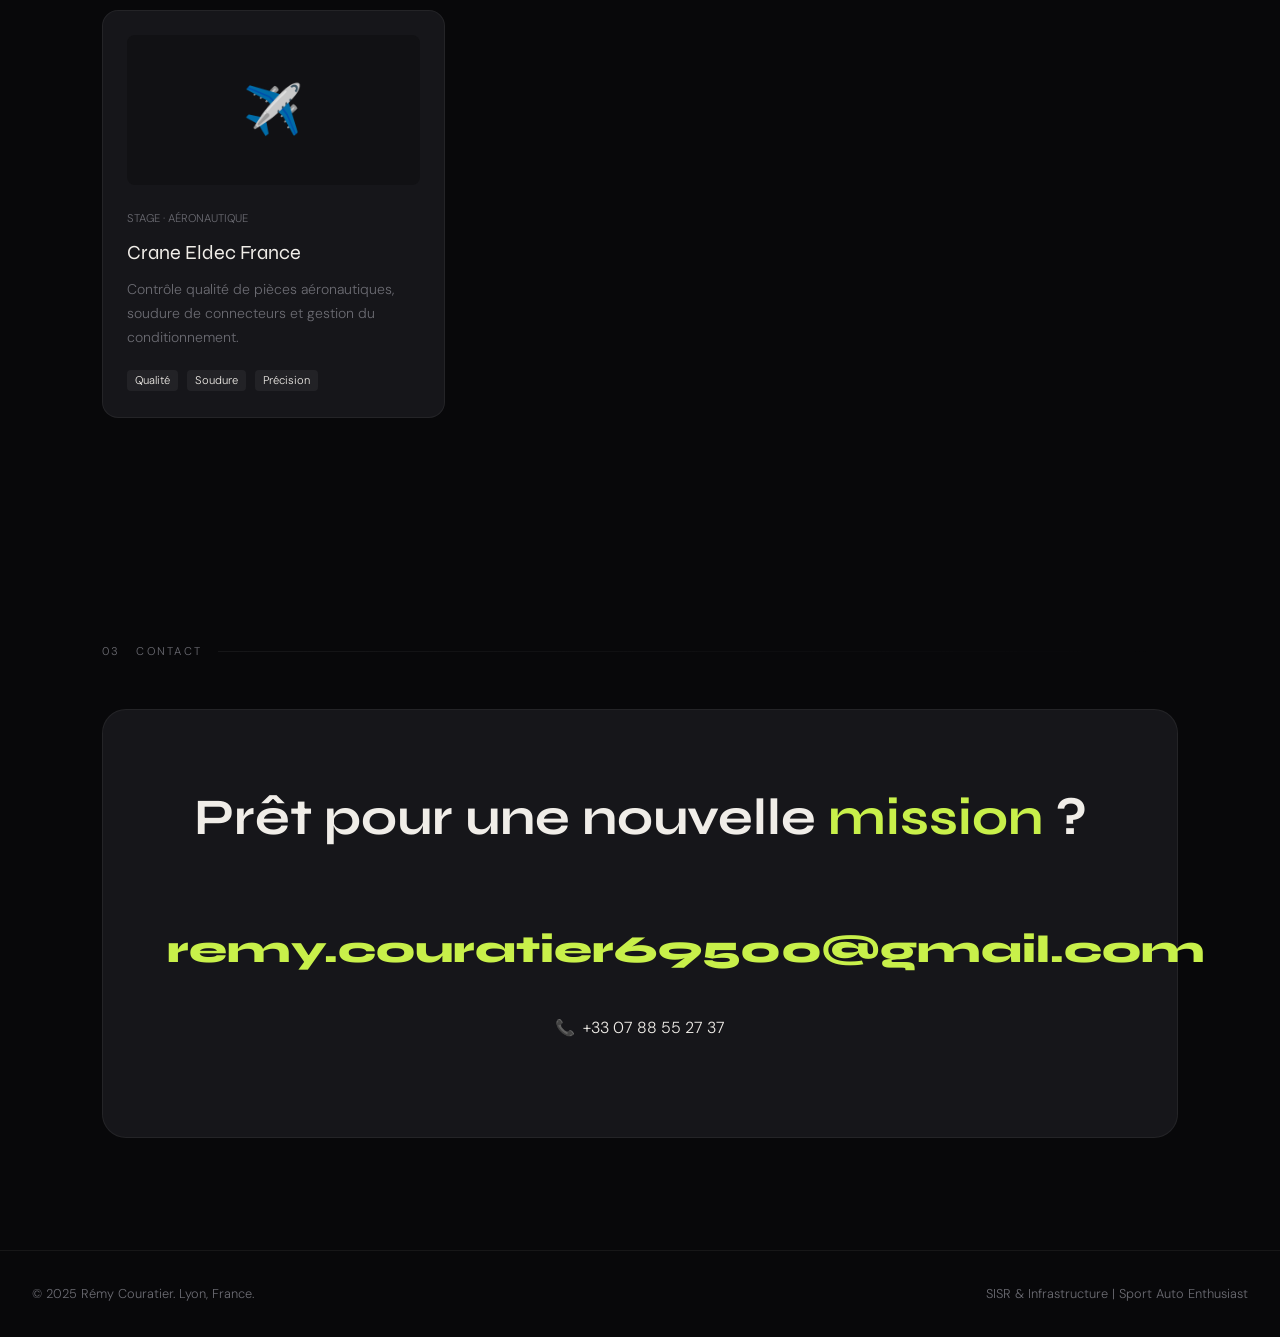
==== commit ca55de37: "Add project cards for IT in motorsport and CCNA Added new project cards for technological monitoring" ====
--- a/index.html
+++ b/index.html
@@ -19,6 +19,7 @@
     <ul class="nav-links">
         <li><a href="#about">Profil</a></li>
         <li><a href="#projects">Expériences</a></li>
+        <li><a href="journal.html">Journal</a></li>
         <li><a href="#contact">Contact</a></li>
     </ul>
     <a href="#contact" class="btn btn-primary" style="padding:0.55rem 1.25rem;font-size:0.8rem;">Discutons →</a>
@@ -70,6 +71,21 @@
             </div>
         </div>
 
+        <div class="project-card reveal" style="max-width:720px;margin:3rem auto 0;">
+            <div class="project-shadow"></div>
+            <div class="project-thumb">🏎️</div>
+            <div class="project-body">
+                <div class="project-type">Veille Technologique</div>
+                <div class="project-title">IT en Sport Auto — Comment ça marche dans les stands ?</div>
+                <p class="project-desc">Étude du rôle du Trackside IT Engineer en WEC/F1 : télémétrie temps réel, réseaux fibrés en paddock, gestion de bande passante sur circuit et équipements Cisco/Juniper en conditions dégradées.</p>
+                <div class="project-tags">
+                    <span class="project-tag">WEC</span>
+                    <span class="project-tag">Télémétrie</span>
+                    <span class="project-tag">Trackside IT</span>
+                </div>
+            </div>
+        </div>
+
         <div class="stats-row">
             <div class="stat">
                 <div class="stat-number reveal">SISR</div>
@@ -117,6 +133,21 @@
                         <span class="project-tag">Hardware</span>
                         <span class="project-tag">Software</span>
                         <span class="project-tag">Gestion Client</span>
+                    </div>
+                </div>
+            </div>
+
+            <div class="project-card reveal d2">
+                <div class="project-shadow"></div>
+                <div class="project-thumb">🎓</div>
+                <div class="project-body">
+                    <div class="project-type">Formation · En cours</div>
+                    <div class="project-title">Avancement CCNA — Notions de routage avancé</div>
+                    <p class="project-desc">Approfondissement des protocoles de routage dynamique (OSPF), convergence réseau et simulations multi-zones via GNS3 et les modules Cisco NetAcad.</p>
+                    <div class="project-tags">
+                        <span class="project-tag">CCNA</span>
+                        <span class="project-tag">OSPF</span>
+                        <span class="project-tag">GNS3</span>
                     </div>
                 </div>
             </div>
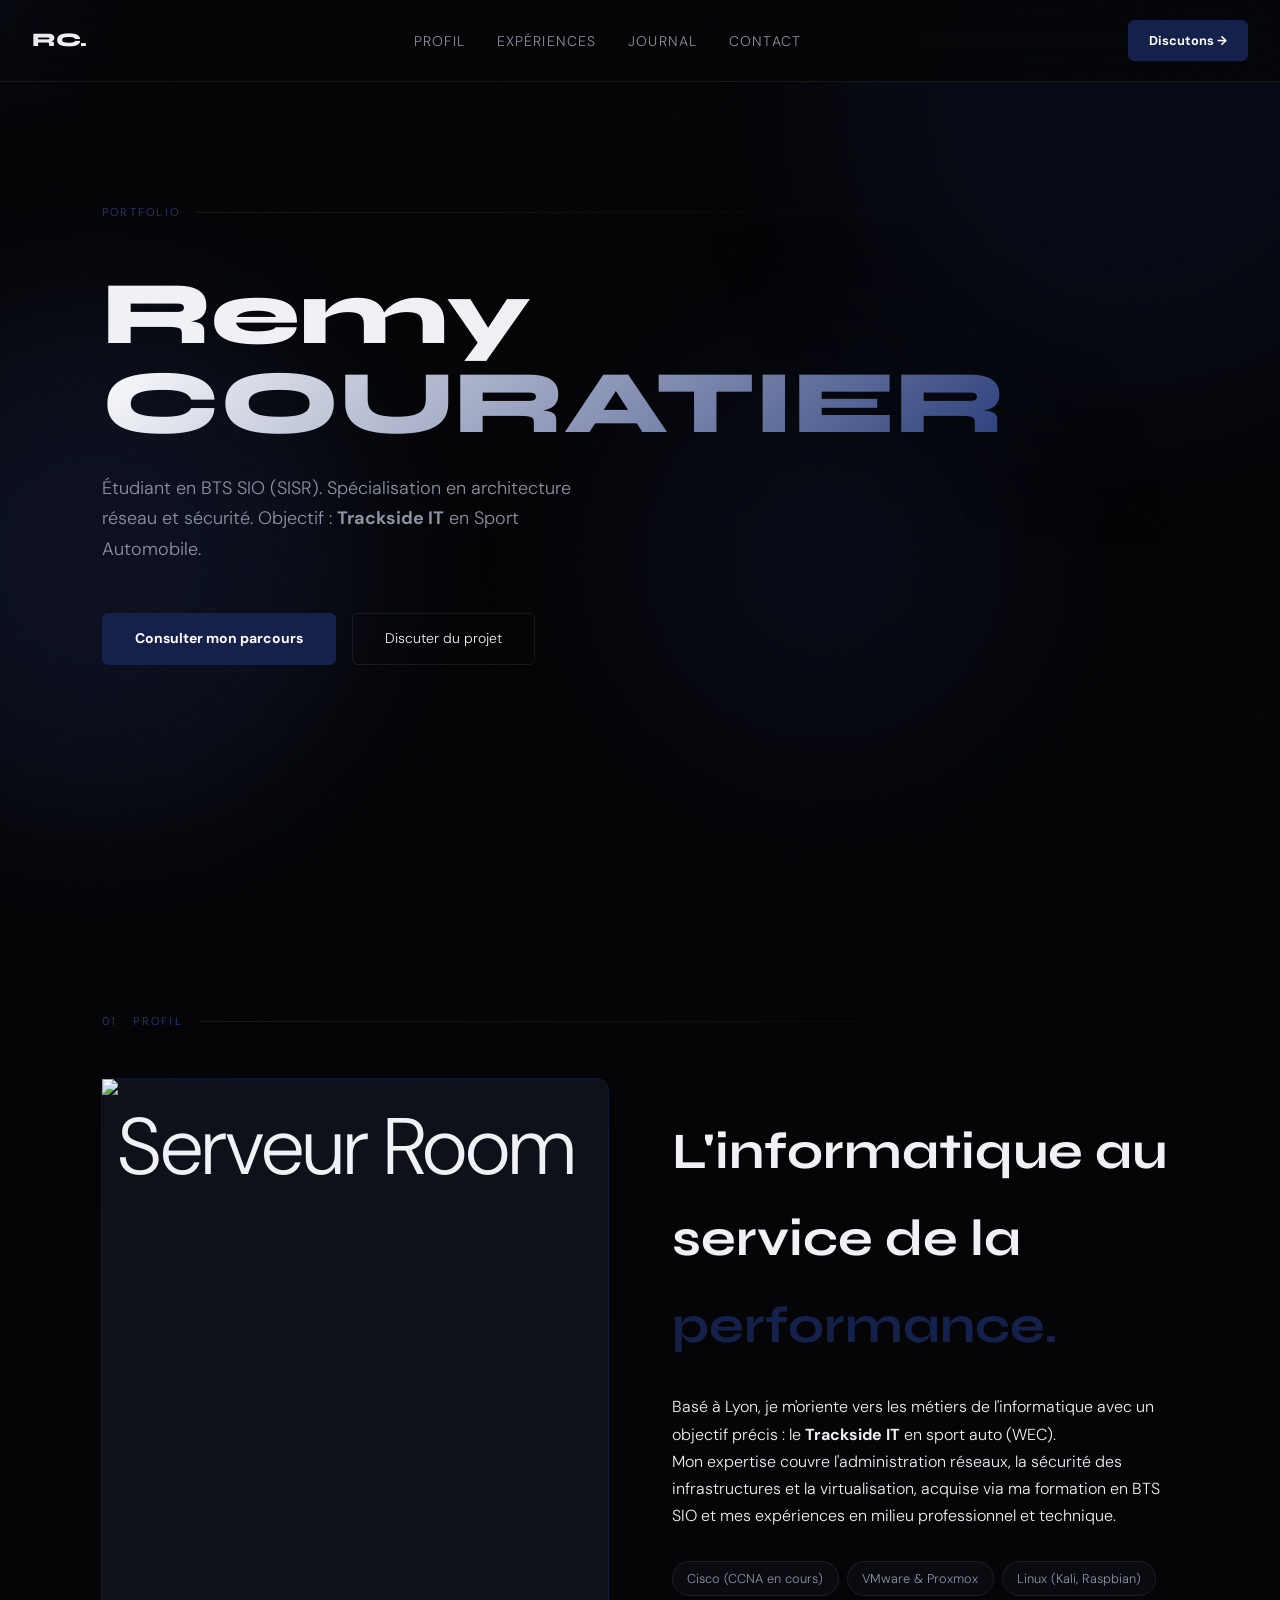
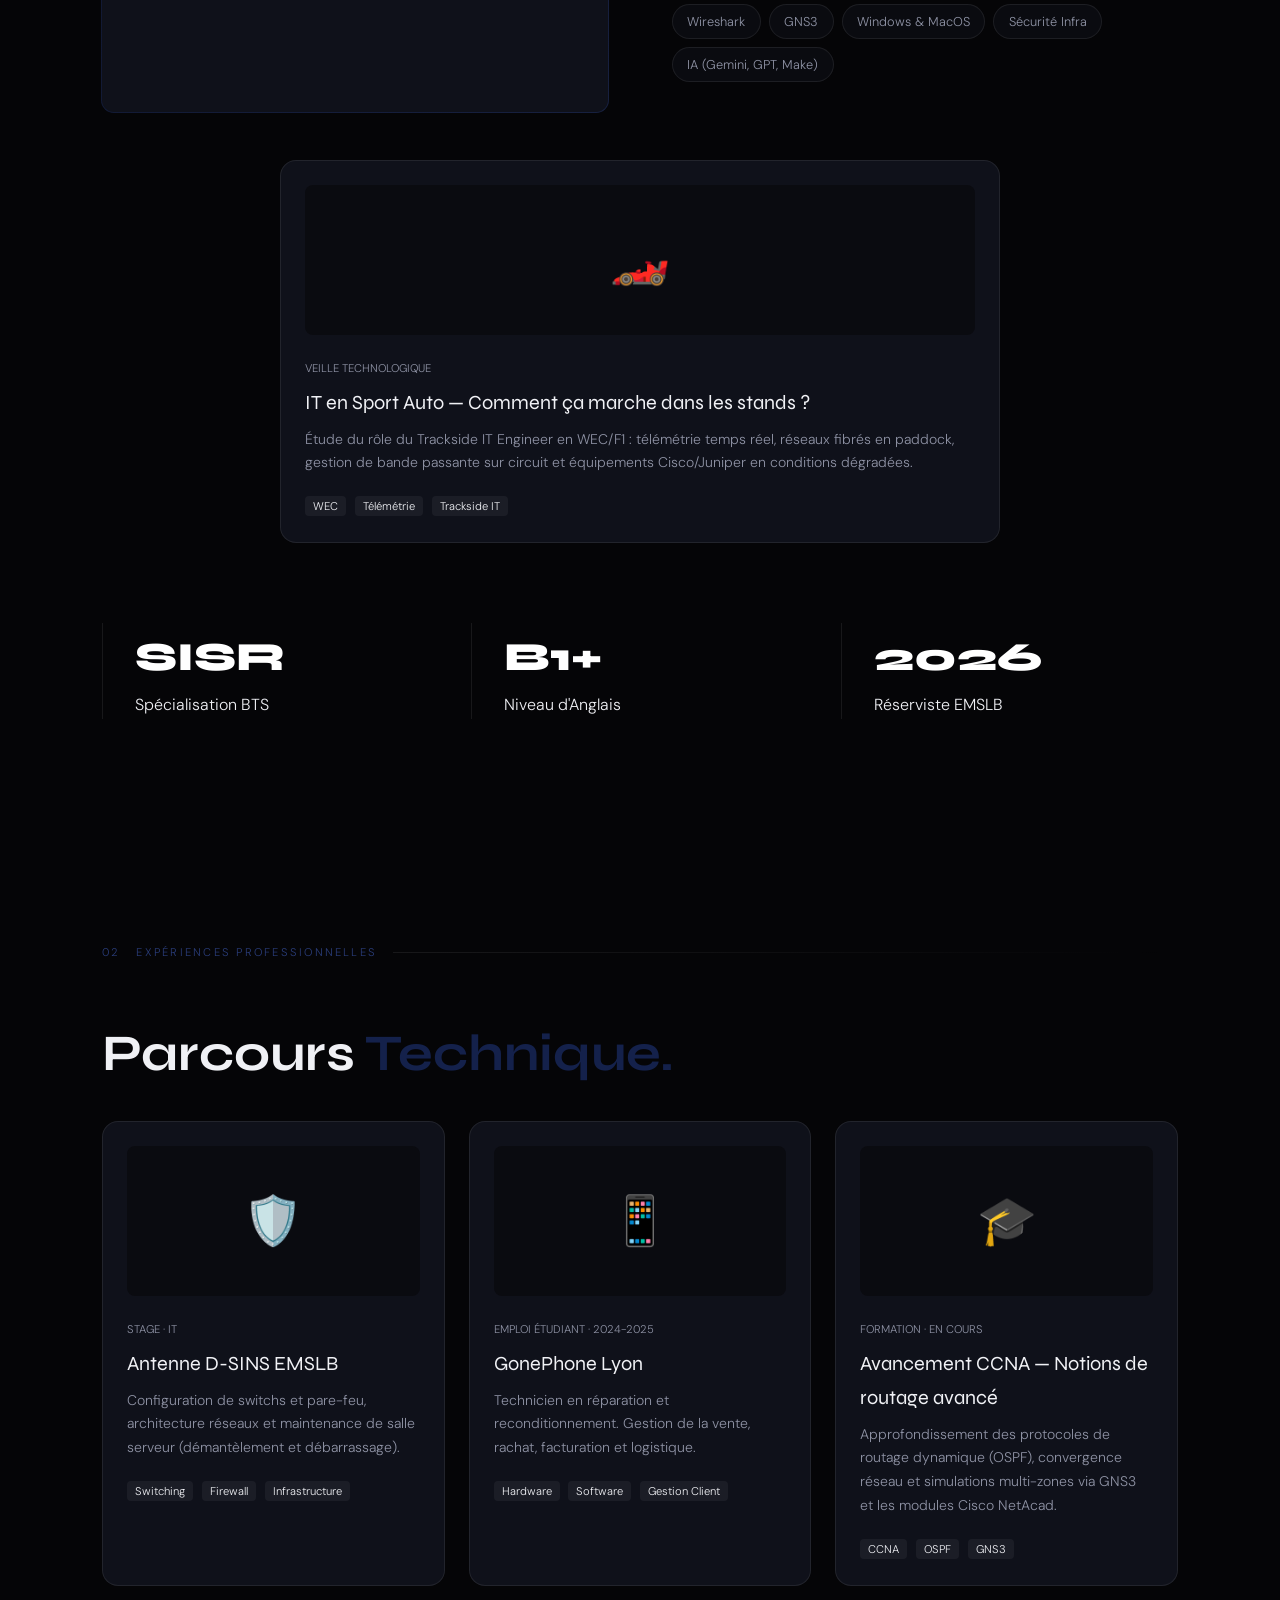
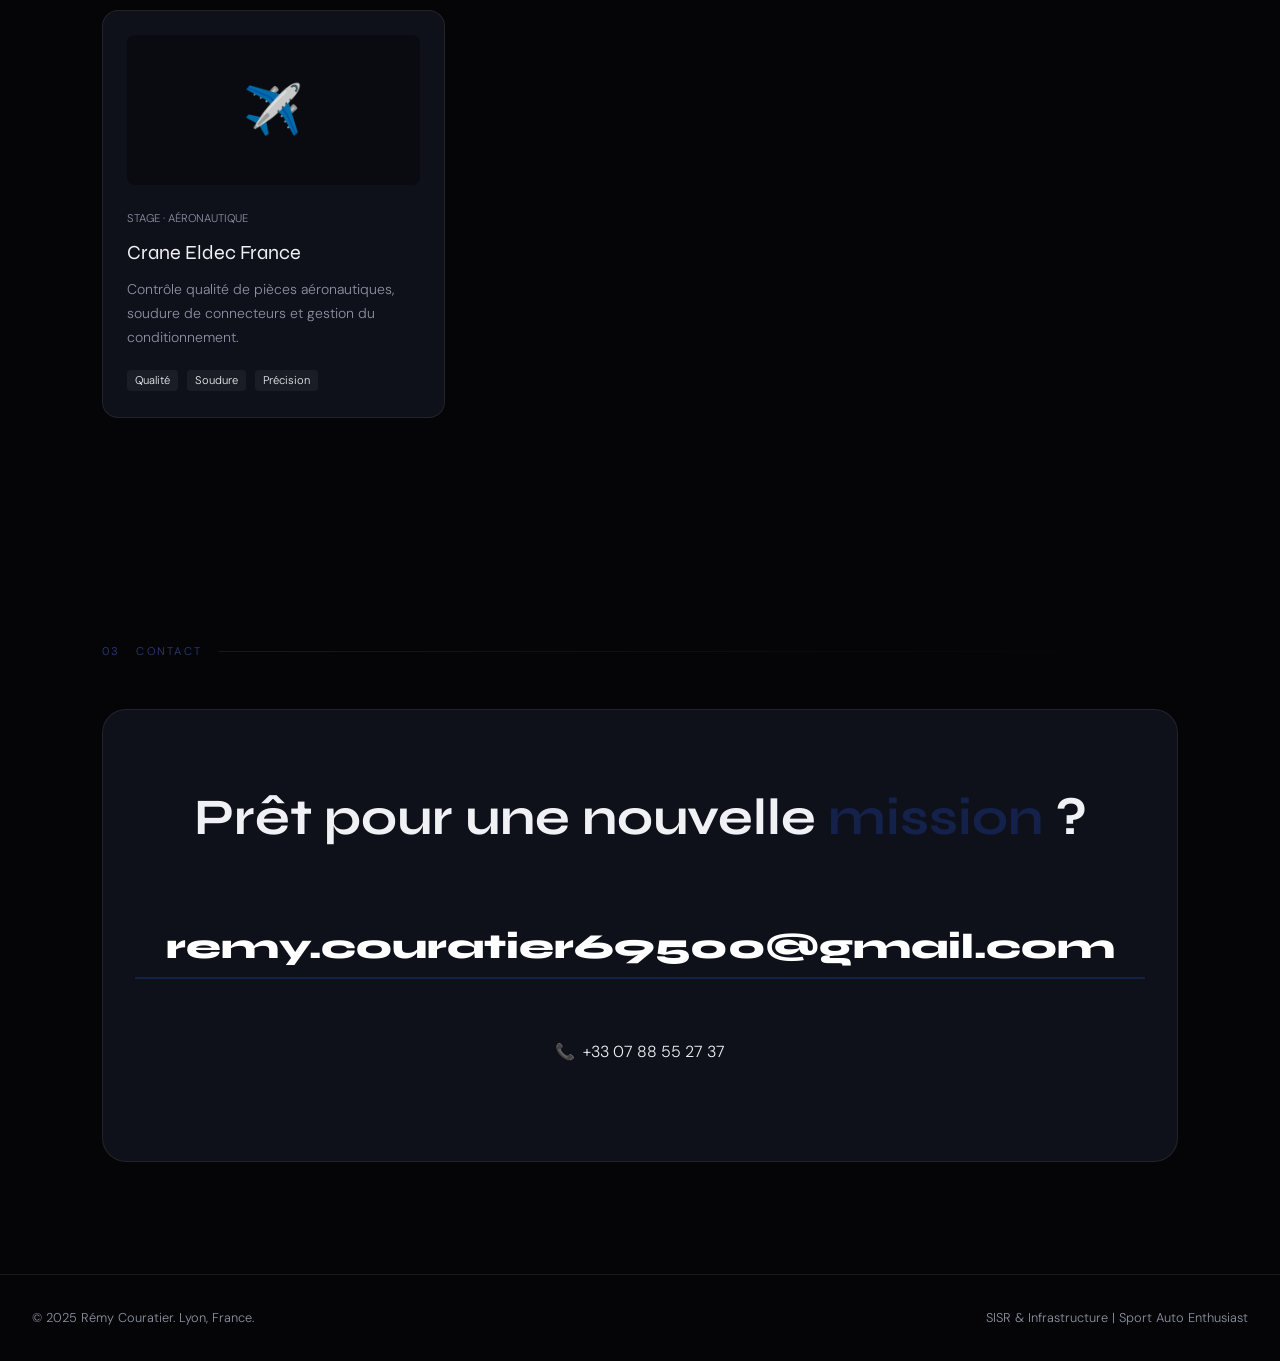
==== commit a77352c3: "Add files via upload" ====
--- a/index.html
+++ b/index.html
@@ -1,227 +1,227 @@
-<!DOCTYPE html>
-<html lang="fr">
-<head>
-    <meta charset="UTF-8">
-    <meta name="viewport" content="width=device-width, initial-scale=1.0">
-    <title>Portfolio — Rémy Couratier</title>
-    <link href="https://fonts.googleapis.com/css2?family=Syne:wght@400;700;800&family=DM+Sans:ital,wght@0,300;0,400;1,300&display=swap" rel="stylesheet">
-    <link rel="stylesheet" href="style.css">
-</head>
-<body>
-    
-<div id="cursor-glow"></div>
-<div class="orb orb-1"></div>
-<div class="orb orb-2"></div>
-<div class="orb orb-3"></div>
-
-<nav>
-    <div class="nav-logo">RC.</div>
-    <ul class="nav-links">
-        <li><a href="#about">Profil</a></li>
-        <li><a href="#projects">Expériences</a></li>
-        <li><a href="journal.html">Journal</a></li>
-        <li><a href="#contact">Contact</a></li>
-    </ul>
-    <a href="#contact" class="btn btn-primary" style="padding:0.55rem 1.25rem;font-size:0.8rem;">Discutons →</a>
-</nav>
-
-<div class="container">
-
-<section class="hero">
-    <div class="hero-inner">
-        <div class="section-label">Portfolio</div>
-        <h1>
-            Remy<br>
-            <span class="highlight">COURATIER</span><br>
-        </h1>
-        <p class="hero-sub">
-            Étudiant en BTS SIO (SISR). Spécialisation en architecture réseau et sécurité. Objectif : <strong>Trackside IT</strong> en Sport Automobile.
-        </p>
-        <div class="hero-cta">
-            <a href="#projects" class="btn btn-primary">Consulter mon parcours</a>
-            <a href="#contact" class="btn btn-outline">Discuter du projet</a>
-        </div>
-    </div>
-</section>
-
-    <section id="about">
-        <div class="section-label"><span>01</span> Profil</div>
-        <div class="about-grid">
-            <div class="about-img-wrap reveal">
-                <div class="about-img-glow"></div>
-                <div class="about-img">
-                    <img src="https://blog.digitalcook.fr/wp-content/uploads/2021/07/Cloud-server.jpg" alt="Serveur Room">
-                </div>
-            </div>
-            <div class="about-text">
-                <h2>L'informatique au service de la <span style="color:var(--accent)">performance.</span></h2>
-                <p class="reveal d1">Basé à Lyon, je m'oriente vers les métiers de l'informatique avec un objectif précis : le <strong>Trackside IT</strong> en sport auto (WEC).</p>
-                <p class="reveal d2">Mon expertise couvre l'administration réseaux, la sécurité des infrastructures et la virtualisation, acquise via ma formation en BTS SIO et mes expériences en milieu professionnel et technique.</p>
-                
-                <div class="skills-list reveal d3">
-                    <span class="skill-tag">Cisco (CCNA en cours)</span>
-                    <span class="skill-tag">VMware & Proxmox</span>
-                    <span class="skill-tag">Linux (Kali, Raspbian)</span>
-                    <span class="skill-tag">Wireshark</span>
-                    <span class="skill-tag">GNS3</span>
-                    <span class="skill-tag">Windows & MacOS</span>
-                    <span class="skill-tag">Sécurité Infra</span>
-                    <span class="skill-tag">IA (Gemini, GPT, Make)</span>
-                </div>
-            </div>
-        </div>
-
-        <div class="project-card reveal" style="max-width:720px;margin:3rem auto 0;">
-            <div class="project-shadow"></div>
-            <div class="project-thumb">🏎️</div>
-            <div class="project-body">
-                <div class="project-type">Veille Technologique</div>
-                <div class="project-title">IT en Sport Auto — Comment ça marche dans les stands ?</div>
-                <p class="project-desc">Étude du rôle du Trackside IT Engineer en WEC/F1 : télémétrie temps réel, réseaux fibrés en paddock, gestion de bande passante sur circuit et équipements Cisco/Juniper en conditions dégradées.</p>
-                <div class="project-tags">
-                    <span class="project-tag">WEC</span>
-                    <span class="project-tag">Télémétrie</span>
-                    <span class="project-tag">Trackside IT</span>
-                </div>
-            </div>
-        </div>
-
-        <div class="stats-row">
-            <div class="stat">
-                <div class="stat-number reveal">SISR</div>
-                <div class="stat-label">Spécialisation BTS</div>
-            </div>
-            <div class="stat">
-                <div class="stat-number reveal d1">B1+</div>
-                <div class="stat-label">Niveau d'Anglais</div>
-            </div>
-            <div class="stat">
-                <div class="stat-number reveal d2">2026</div>
-                <div class="stat-label">Réserviste EMSLB</div>
-            </div>
-        </div>
-    </section>
-
-    <section id="projects">
-        <div class="section-label"><span>02</span> Expériences Professionnelles</div>
-        <h2 class="reveal">Parcours <span style="color:var(--accent)">Technique.</span></h2>
-        
-        <div class="projects-grid">
-            <div class="project-card p1 reveal">
-                <div class="project-shadow"></div>
-                <div class="project-thumb">🛡️</div>
-                <div class="project-body">
-                    <div class="project-type">Stage · IT</div>
-                    <div class="project-title">Antenne D-SINS EMSLB</div>
-                    <p class="project-desc">Configuration de switchs et pare-feu, architecture réseaux et maintenance de salle serveur (démantèlement et débarrassage).</p>
-                    <div class="project-tags">
-                        <span class="project-tag">Switching</span>
-                        <span class="project-tag">Firewall</span>
-                        <span class="project-tag">Infrastructure</span>
-                    </div>
-                </div>
-            </div>
-
-            <div class="project-card p2 reveal d1">
-                <div class="project-shadow"></div>
-                <div class="project-thumb">📱</div>
-                <div class="project-body">
-                    <div class="project-type">Emploi Étudiant · 2024-2025</div>
-                    <div class="project-title">GonePhone Lyon</div>
-                    <p class="project-desc">Technicien en réparation et reconditionnement. Gestion de la vente, rachat, facturation et logistique.</p>
-                    <div class="project-tags">
-                        <span class="project-tag">Hardware</span>
-                        <span class="project-tag">Software</span>
-                        <span class="project-tag">Gestion Client</span>
-                    </div>
-                </div>
-            </div>
-
-            <div class="project-card reveal d2">
-                <div class="project-shadow"></div>
-                <div class="project-thumb">🎓</div>
-                <div class="project-body">
-                    <div class="project-type">Formation · En cours</div>
-                    <div class="project-title">Avancement CCNA — Notions de routage avancé</div>
-                    <p class="project-desc">Approfondissement des protocoles de routage dynamique (OSPF), convergence réseau et simulations multi-zones via GNS3 et les modules Cisco NetAcad.</p>
-                    <div class="project-tags">
-                        <span class="project-tag">CCNA</span>
-                        <span class="project-tag">OSPF</span>
-                        <span class="project-tag">GNS3</span>
-                    </div>
-                </div>
-            </div>
-
-            <div class="project-card p3 reveal d2">
-                <div class="project-shadow"></div>
-                <div class="project-thumb">✈️</div>
-                <div class="project-body">
-                    <div class="project-type">Stage · Aéronautique</div>
-                    <div class="project-title">Crane Eldec France</div>
-                    <p class="project-desc">Contrôle qualité de pièces aéronautiques, soudure de connecteurs et gestion du conditionnement.</p>
-                    <div class="project-tags">
-                        <span class="project-tag">Qualité</span>
-                        <span class="project-tag">Soudure</span>
-                        <span class="project-tag">Précision</span>
-                    </div>
-                </div>
-            </div>
-        </div>
-    </section>
-
-       <section id="contact">
-        <div class="section-label"><span>03</span> Contact</div>
-        <div class="contact-wrap reveal">
-            <h2>Prêt pour une nouvelle <span style="color:var(--accent)">mission</span> ?</h2>
-            
-            <a href="mailto:remy.couratier69500@gmail.com" class="contact-email">
-            remy.couratier69500@gmail.com
-            </a> <br>
-            <div style="display: flex; justify-content: center; align-items: center; gap: 0.5rem; margin-bottom: 2rem;">
-                <span>📞</span>
-                <span style="color:var(--text);">+33 07 88 55 27 37</span>
-            </div>
-
-           <!-- Le mail
-             <div class="social-links">
-                <a href="#" class="social-link" title="LinkedIn">in</a>
-                <a href="#" class="social-link" title="GitHub">gh</a>
-            </div> -->
-        </div>
-    </section>
-</div>
-
-<footer>
-    <span>© 2025 Rémy Couratier. Lyon, France.</span>
-    <span>SISR & Infrastructure | Sport Auto Enthusiast</span>
-</footer>
-
-<script>
-    const glow = document.getElementById('cursor-glow');
-    document.addEventListener('mousemove', e => {
-        glow.style.left = e.clientX + 'px';
-        glow.style.top  = e.clientY + 'px';
-    });
-
-    document.querySelectorAll('.project-card').forEach(card => {
-        card.addEventListener('mousemove', e => {
-            const r = card.getBoundingClientRect();
-            const x = ((e.clientX - r.left) / r.width  * 100).toFixed(1) + '%';
-            const y = ((e.clientY - r.top)  / r.height * 100).toFixed(1) + '%';
-            card.style.setProperty('--mx', x);
-            card.style.setProperty('--my', y);
-        });
-    });
-
-    const io = new IntersectionObserver((entries) => {
-        entries.forEach(entry => {
-            if (entry.isIntersecting) {
-                entry.target.classList.add('visible');
-            }
-        });
-    }, { threshold: 0.15 });
-
-    document.querySelectorAll('.reveal, .stat-number').forEach(el => io.observe(el));
-</script>
-</body>
-</html>
+<!DOCTYPE html>
+<html lang="fr">
+<head>
+    <meta charset="UTF-8">
+    <meta name="viewport" content="width=device-width, initial-scale=1.0">
+    <title>Portfolio — Rémy Couratier</title>
+    <link href="https://fonts.googleapis.com/css2?family=Syne:wght@400;700;800&family=DM+Sans:ital,wght@0,300;0,400;1,300&display=swap" rel="stylesheet">
+    <link rel="stylesheet" href="style.css">
+</head>
+<body>
+    
+<div id="cursor-glow"></div>
+<div class="orb orb-1"></div>
+<div class="orb orb-2"></div>
+<div class="orb orb-3"></div>
+
+<nav>
+    <div class="nav-logo">RC.</div>
+    <ul class="nav-links">
+        <li><a href="#about">Profil</a></li>
+        <li><a href="#projects">Expériences</a></li>
+        <li><a href="journal.html">Journal</a></li>
+        <li><a href="#contact">Contact</a></li>
+    </ul>
+    <a href="#contact" class="btn btn-primary" style="padding:0.55rem 1.25rem;font-size:0.8rem;">Discutons →</a>
+</nav>
+
+<div class="container">
+
+<section class="hero">
+    <div class="hero-inner">
+        <div class="section-label">Portfolio</div>
+        <h1>
+            Remy<br>
+            <span class="highlight">COURATIER</span><br>
+        </h1>
+        <p class="hero-sub">
+            Étudiant en BTS SIO (SISR). Spécialisation en architecture réseau et sécurité. Objectif : <strong>Trackside IT</strong> en Sport Automobile.
+        </p>
+        <div class="hero-cta">
+            <a href="#projects" class="btn btn-primary">Consulter mon parcours</a>
+            <a href="#contact" class="btn btn-outline">Discuter du projet</a>
+        </div>
+    </div>
+</section>
+
+    <section id="about">
+        <div class="section-label"><span>01</span> Profil</div>
+        <div class="about-grid">
+            <div class="about-img-wrap reveal">
+                <div class="about-img-glow"></div>
+                <div class="about-img">
+                    <img src="https://blog.digitalcook.fr/wp-content/uploads/2021/07/Cloud-server.jpg" alt="Serveur Room">
+                </div>
+            </div>
+            <div class="about-text">
+                <h2>L'informatique au service de la <span style="color:var(--accent)">performance.</span></h2>
+                <p class="reveal d1">Basé à Lyon, je m'oriente vers les métiers de l'informatique avec un objectif précis : le <strong>Trackside IT</strong> en sport auto (WEC).</p>
+                <p class="reveal d2">Mon expertise couvre l'administration réseaux, la sécurité des infrastructures et la virtualisation, acquise via ma formation en BTS SIO et mes expériences en milieu professionnel et technique.</p>
+                
+                <div class="skills-list reveal d3">
+                    <span class="skill-tag">Cisco (CCNA en cours)</span>
+                    <span class="skill-tag">VMware & Proxmox</span>
+                    <span class="skill-tag">Linux (Kali, Raspbian)</span>
+                    <span class="skill-tag">Wireshark</span>
+                    <span class="skill-tag">GNS3</span>
+                    <span class="skill-tag">Windows & MacOS</span>
+                    <span class="skill-tag">Sécurité Infra</span>
+                    <span class="skill-tag">IA (Gemini, GPT, Make)</span>
+                </div>
+            </div>
+        </div>
+
+        <div class="project-card reveal" style="max-width:720px;margin:3rem auto 0;">
+            <div class="project-shadow"></div>
+            <div class="project-thumb">🏎️</div>
+            <div class="project-body">
+                <div class="project-type">Veille Technologique</div>
+                <div class="project-title">IT en Sport Auto — Comment ça marche dans les stands ?</div>
+                <p class="project-desc">Étude du rôle du Trackside IT Engineer en WEC/F1 : télémétrie temps réel, réseaux fibrés en paddock, gestion de bande passante sur circuit et équipements Cisco/Juniper en conditions dégradées.</p>
+                <div class="project-tags">
+                    <span class="project-tag">WEC</span>
+                    <span class="project-tag">Télémétrie</span>
+                    <span class="project-tag">Trackside IT</span>
+                </div>
+            </div>
+        </div>
+
+        <div class="stats-row">
+            <div class="stat">
+                <div class="stat-number reveal">SISR</div>
+                <div class="stat-label">Spécialisation BTS</div>
+            </div>
+            <div class="stat">
+                <div class="stat-number reveal d1">B1+</div>
+                <div class="stat-label">Niveau d'Anglais</div>
+            </div>
+            <div class="stat">
+                <div class="stat-number reveal d2">2026</div>
+                <div class="stat-label">Réserviste EMSLB</div>
+            </div>
+        </div>
+    </section>
+
+    <section id="projects">
+        <div class="section-label"><span>02</span> Expériences Professionnelles</div>
+        <h2 class="reveal">Parcours <span style="color:var(--accent)">Technique.</span></h2>
+        
+        <div class="projects-grid">
+            <div class="project-card p1 reveal">
+                <div class="project-shadow"></div>
+                <div class="project-thumb">🛡️</div>
+                <div class="project-body">
+                    <div class="project-type">Stage · IT</div>
+                    <div class="project-title">Antenne D-SINS EMSLB</div>
+                    <p class="project-desc">Configuration de switchs et pare-feu, architecture réseaux et maintenance de salle serveur (démantèlement et débarrassage).</p>
+                    <div class="project-tags">
+                        <span class="project-tag">Switching</span>
+                        <span class="project-tag">Firewall</span>
+                        <span class="project-tag">Infrastructure</span>
+                    </div>
+                </div>
+            </div>
+
+            <div class="project-card p2 reveal d1">
+                <div class="project-shadow"></div>
+                <div class="project-thumb">📱</div>
+                <div class="project-body">
+                    <div class="project-type">Emploi Étudiant · 2024-2025</div>
+                    <div class="project-title">GonePhone Lyon</div>
+                    <p class="project-desc">Technicien en réparation et reconditionnement. Gestion de la vente, rachat, facturation et logistique.</p>
+                    <div class="project-tags">
+                        <span class="project-tag">Hardware</span>
+                        <span class="project-tag">Software</span>
+                        <span class="project-tag">Gestion Client</span>
+                    </div>
+                </div>
+            </div>
+
+            <div class="project-card reveal d2">
+                <div class="project-shadow"></div>
+                <div class="project-thumb">🎓</div>
+                <div class="project-body">
+                    <div class="project-type">Formation · En cours</div>
+                    <div class="project-title">Avancement CCNA — Notions de routage avancé</div>
+                    <p class="project-desc">Approfondissement des protocoles de routage dynamique (OSPF), convergence réseau et simulations multi-zones via GNS3 et les modules Cisco NetAcad.</p>
+                    <div class="project-tags">
+                        <span class="project-tag">CCNA</span>
+                        <span class="project-tag">OSPF</span>
+                        <span class="project-tag">GNS3</span>
+                    </div>
+                </div>
+            </div>
+
+            <div class="project-card p3 reveal d2">
+                <div class="project-shadow"></div>
+                <div class="project-thumb">✈️</div>
+                <div class="project-body">
+                    <div class="project-type">Stage · Aéronautique</div>
+                    <div class="project-title">Crane Eldec France</div>
+                    <p class="project-desc">Contrôle qualité de pièces aéronautiques, soudure de connecteurs et gestion du conditionnement.</p>
+                    <div class="project-tags">
+                        <span class="project-tag">Qualité</span>
+                        <span class="project-tag">Soudure</span>
+                        <span class="project-tag">Précision</span>
+                    </div>
+                </div>
+            </div>
+        </div>
+    </section>
+
+       <section id="contact">
+        <div class="section-label"><span>03</span> Contact</div>
+        <div class="contact-wrap reveal">
+            <h2>Prêt pour une nouvelle <span style="color:var(--accent)">mission</span> ?</h2>
+            
+            <a href="mailto:remy.couratier69500@gmail.com" class="contact-email">
+            remy.couratier69500@gmail.com
+            </a> <br>
+            <div style="display: flex; justify-content: center; align-items: center; gap: 0.5rem; margin-bottom: 2rem;">
+                <span>📞</span>
+                <span style="color:var(--text);">+33 07 88 55 27 37</span>
+            </div>
+
+           <!-- Le mail
+             <div class="social-links">
+                <a href="#" class="social-link" title="LinkedIn">in</a>
+                <a href="#" class="social-link" title="GitHub">gh</a>
+            </div> -->
+        </div>
+    </section>
+</div>
+
+<footer>
+    <span>© 2025 Rémy Couratier. Lyon, France.</span>
+    <span>SISR & Infrastructure | Sport Auto Enthusiast</span>
+</footer>
+
+<script>
+    const glow = document.getElementById('cursor-glow');
+    document.addEventListener('mousemove', e => {
+        glow.style.left = e.clientX + 'px';
+        glow.style.top  = e.clientY + 'px';
+    });
+
+    document.querySelectorAll('.project-card').forEach(card => {
+        card.addEventListener('mousemove', e => {
+            const r = card.getBoundingClientRect();
+            const x = ((e.clientX - r.left) / r.width  * 100).toFixed(1) + '%';
+            const y = ((e.clientY - r.top)  / r.height * 100).toFixed(1) + '%';
+            card.style.setProperty('--mx', x);
+            card.style.setProperty('--my', y);
+        });
+    });
+
+    const io = new IntersectionObserver((entries) => {
+        entries.forEach(entry => {
+            if (entry.isIntersecting) {
+                entry.target.classList.add('visible');
+            }
+        });
+    }, { threshold: 0.15 });
+
+    document.querySelectorAll('.reveal, .stat-number').forEach(el => io.observe(el));
+</script>
+</body>
+</html>
--- a/style.css
+++ b/style.css
@@ -1,18 +1,18 @@
 *, *::before, *::after { box-sizing: border-box; margin: 0; padding: 0; }
 
 :root {
-  --bg: #08080a;
-  --surface: #111114;
-  --card: #16161a;
-  --border: rgba(255,255,255,0.06);
-  --text: #f0ede8;
-  --muted: #6b6b72;
-  --accent: #c8f04a; /* Lime Green pour le côté technique/vif */
-  --accent2: #4af0c8;
-  --accent3: #f04ac8;
-  --glow-green: rgba(200,240,74,0.18);
-  --glow-cyan: rgba(74,240,200,0.14);
-  --glow-pink: rgba(240,74,200,0.14);
+  --bg: #050507; /* Fond plus profond du 1er style */
+  --surface: #0a0b10;
+  --card: #0f111a;
+  --border: rgba(255,255,255,0.08);
+  --text: #f0f1f5;
+  --muted: #8e92a4;
+  
+  /* Palette Bleue issue du 1er style proposé */
+  --accent: #14214b; 
+  --accent-light: #2a3d7a;
+  --glow-blue: rgba(20, 33, 75, 0.4);
+  
   --font-display: 'Syne', sans-serif;
   --font-body: 'DM Sans', sans-serif;
 }
@@ -42,9 +42,10 @@
   pointer-events: none; z-index: 0;
   animation: drift 20s ease-in-out infinite alternate;
 }
+/* Orbes avec les nouveaux bleus */
 .orb-1 { width: 600px; height: 600px; background: var(--accent); top: -200px; right: -150px; }
-.orb-2 { width: 500px; height: 500px; background: var(--accent2); bottom: 10%; left: -150px; animation-delay: -8s; }
-.orb-3 { width: 400px; height: 400px; background: var(--accent3); top: 40%; right: 20%; animation-delay: -15s; }
+.orb-2 { width: 500px; height: 500px; background: var(--accent-light); bottom: 10%; left: -150px; animation-delay: -8s; }
+.orb-3 { width: 400px; height: 400px; background: var(--accent); top: 40%; right: 20%; animation-delay: -15s; }
 
 @keyframes drift {
   from { transform: translate(0, 0) scale(1); }
@@ -57,12 +58,12 @@
   position: fixed; top: 0; left: 0; right: 0; z-index: 100;
   padding: 1.25rem 2rem;
   display: flex; align-items: center; justify-content: space-between;
-  background: rgba(8,8,10,0.6);
+  background: rgba(5, 5, 7, 0.8);
   backdrop-filter: blur(20px);
   border-bottom: 1px solid var(--border);
 }
 
-.nav-logo { font-family: var(--font-display); font-weight: 800; font-size: 1.2rem; color: var(--accent); }
+.nav-logo { font-family: var(--font-display); font-weight: 800; font-size: 1.2rem; color: #fff; }
 .nav-links { display: flex; gap: 2rem; list-style: none; }
 .nav-links a {
   color: var(--muted); text-decoration: none; font-size: 0.875rem;
@@ -75,37 +76,54 @@
 .hero { min-height: 100vh; display: flex; align-items: center; padding-top: 5rem; }
 .hero-tag {
   display: inline-flex; align-items: center; gap: 0.5rem;
-  background: rgba(200,240,74,0.08); border: 1px solid rgba(200,240,74,0.2);
-  color: var(--accent); font-size: 0.75rem; padding: 0.4rem 1rem; border-radius: 100px; margin-bottom: 2rem;
+  background: rgba(20, 33, 75, 0.2); border: 1px solid rgba(20, 33, 75, 0.4);
+  color: var(--text); font-size: 0.75rem; padding: 0.4rem 1rem; border-radius: 100px; margin-bottom: 2rem;
 }
 .hero h1 { font-family: var(--font-display); font-weight: 800; font-size: clamp(3rem, 7vw, 6rem); line-height: 1.0; }
-.highlight { background: linear-gradient(135deg, var(--accent), var(--accent2)); -webkit-background-clip: text; -webkit-text-fill-color: transparent; }
+
+/* Dégradé de texte du 1er style */
+.highlight { 
+    background: linear-gradient(135deg, #fff, var(--accent-light)); 
+    -webkit-background-clip: text; 
+    -webkit-text-fill-color: transparent; 
+}
+
 .hero-sub { margin-top: 1.5rem; color: var(--muted); font-size: 1.125rem; max-width: 520px; }
 .hero-cta { margin-top: 3rem; display: flex; gap: 1rem; }
 
 /* BOUTONS */
 .btn { padding: 0.85rem 2rem; border-radius: 6px; text-decoration: none; transition: 0.3s; font-size: 0.875rem; }
-.btn-primary { background: var(--accent); color: #08080a; font-weight: 700; }
+.btn-primary { 
+    background: var(--accent); 
+    color: #ffffff; 
+    font-weight: 700; 
+    border: 1px solid var(--accent);
+}
+.btn-primary:hover {
+    box-shadow: 0 0 20px var(--glow-blue);
+}
 .btn-outline { border: 1px solid var(--border); color: var(--text); }
-.btn:hover { transform: translateY(-2px); box-shadow: 0 10px 20px rgba(0,0,0,0.2); }
+.btn:hover { transform: translateY(-2px); }
 
 /* SECTIONS */
 section { padding: 7rem 0; }
-.section-label { color: var(--muted); text-transform: uppercase; font-size: 0.7rem; letter-spacing: 0.2em; margin-bottom: 3rem; display: flex; align-items: center; gap: 1rem; }
+.section-label { color: var(--accent-light); text-transform: uppercase; font-size: 0.7rem; letter-spacing: 0.2em; margin-bottom: 3rem; display: flex; align-items: center; gap: 1rem; }
 .section-label::after { content: ''; flex: 1; height: 1px; background: linear-gradient(to right, var(--border), transparent); }
 h2 { font-family: var(--font-display); font-size: clamp(2rem, 4vw, 3.5rem); margin-bottom: 1.5rem; }
 
 /* ABOUT */
 .about-grid { display: grid; grid-template-columns: 1fr 1fr; gap: 4rem; align-items: center; }
+.about-img img { width: 100%; height: auto; display: block; }
+.about-img-wrap img { width: 100%; height: 100%; object-fit: cover; display: block; }
 .about-img { width: 100%; aspect-ratio: 4/5; background: var(--card); border-radius: 12px; display: flex; align-items: center; justify-content: center; font-size: 5rem; position: relative; }
-.about-img-glow { position: absolute; inset: -1px; background: linear-gradient(135deg, var(--accent), var(--accent2)); border-radius: 13px; z-index: -1; opacity: 0.5; }
+.about-img-glow { position: absolute; inset: -1px; background: linear-gradient(135deg, var(--accent), var(--accent-light)); border-radius: 13px; z-index: -1; opacity: 0.5; }
 .skills-list { margin-top: 2rem; display: flex; flex-wrap: wrap; gap: 0.5rem; }
 .skill-tag { padding: 0.35rem 0.9rem; background: var(--surface); border: 1px solid var(--border); border-radius: 100px; font-size: 0.8rem; color: var(--muted); }
 
 /* PROJECTS/EXPERIENCES */
 .projects-grid { display: grid; grid-template-columns: repeat(auto-fit, minmax(320px, 1fr)); gap: 1.5rem; }
 .project-card { background: var(--card); border: 1px solid var(--border); border-radius: 16px; padding: 1.5rem; transition: 0.4s; position: relative; }
-.project-card:hover { transform: translateY(-10px); border-color: var(--accent); }
+.project-card:hover { transform: translateY(-10px); border-color: var(--accent-light); }
 .project-thumb { height: 150px; background: var(--surface); border-radius: 8px; margin-bottom: 1.5rem; display: flex; align-items: center; justify-content: center; font-size: 3rem; }
 .project-type { font-size: 0.7rem; color: var(--muted); text-transform: uppercase; }
 .project-title { font-family: var(--font-display); font-size: 1.25rem; margin: 0.5rem 0; }
@@ -115,25 +133,35 @@
 /* STATS */
 .stats-row { display: grid; grid-template-columns: repeat(3, 1fr); gap: 2rem; margin-top: 5rem; }
 .stat { border-left: 1px solid var(--border); padding-left: 2rem; }
-.stat-number { font-family: var(--font-display); font-weight: 800; font-size: 2.5rem; color: var(--accent); }
+.stat-number { font-family: var(--font-display); font-weight: 800; font-size: 2.5rem; color: #fff; }
 
 /* CONTACT */
-.contact-wrap { background: var(--card); border: 1px solid var(--border); border-radius: 24px; padding: 4rem; text-align: center; }
-.contact-email { font-family: var(--font-display); font-size: clamp(1.2rem, 3vw, 2.5rem); color: var(--accent); text-decoration: none; font-weight: 800; display: inline-block; margin: 2rem auto; width: 100%; text-align: center; }
-.social-links { display: flex; justify-content: center; gap: 1rem; }
-.social-link { width: 46px; height: 46px; border: 1px solid var(--border); border-radius: 50%; display: flex; align-items: center; justify-content: center; color: var(--muted); text-decoration: none; }
+.contact-wrap {
+    background: var(--card);
+    border: 1px solid var(--border);
+    border-radius: 24px;
+    padding: 4rem 2rem; 
+    display: flex;
+    flex-direction: column;
+    align-items: center; 
+    justify-content: center;
+    text-align: center;
+}
+
+.contact-email { font-family: var(--font-display); font-size: clamp(1rem, 4vw, 2.2rem); color: #fff; border-bottom: 2px solid var(--accent); text-decoration: none; font-weight: 800; display: inline-block; width: 100%; text-align: center; margin: 2rem 0; word-break: break-all; }
+.contact-email:hover { color: var(--accent-light); }
 
 /* FOOTER */
 footer { padding: 2rem; border-top: 1px solid var(--border); display: flex; justify-content: space-between; font-size: 0.8rem; color: var(--muted); }
 
-#cursor-glow { position: fixed; pointer-events: none; z-index: 9999; width: 300px; height: 300px; background: radial-gradient(circle, rgba(200,240,74,0.05), transparent 70%); transform: translate(-50%,-50%); }
+/* Halo de curseur réglé sur le nouveau bleu */
+#cursor-glow { position: fixed; pointer-events: none; z-index: 9999; width: 300px; height: 300px; background: radial-gradient(circle, rgba(20, 33, 75, 0.15), transparent 70%); transform: translate(-50%,-50%); }
 
 .reveal { opacity: 0; transform: translateY(30px); transition: 0.7s; }
 .reveal.visible { opacity: 1; transform: translateY(0); }
-.d1 { transition-delay: 0.1s; }
-.d2 { transition-delay: 0.2s; }
 
 @media (max-width: 768px) {
   .about-grid, .stats-row { grid-template-columns: 1fr; }
   .nav-links { display: none; }
 }
+
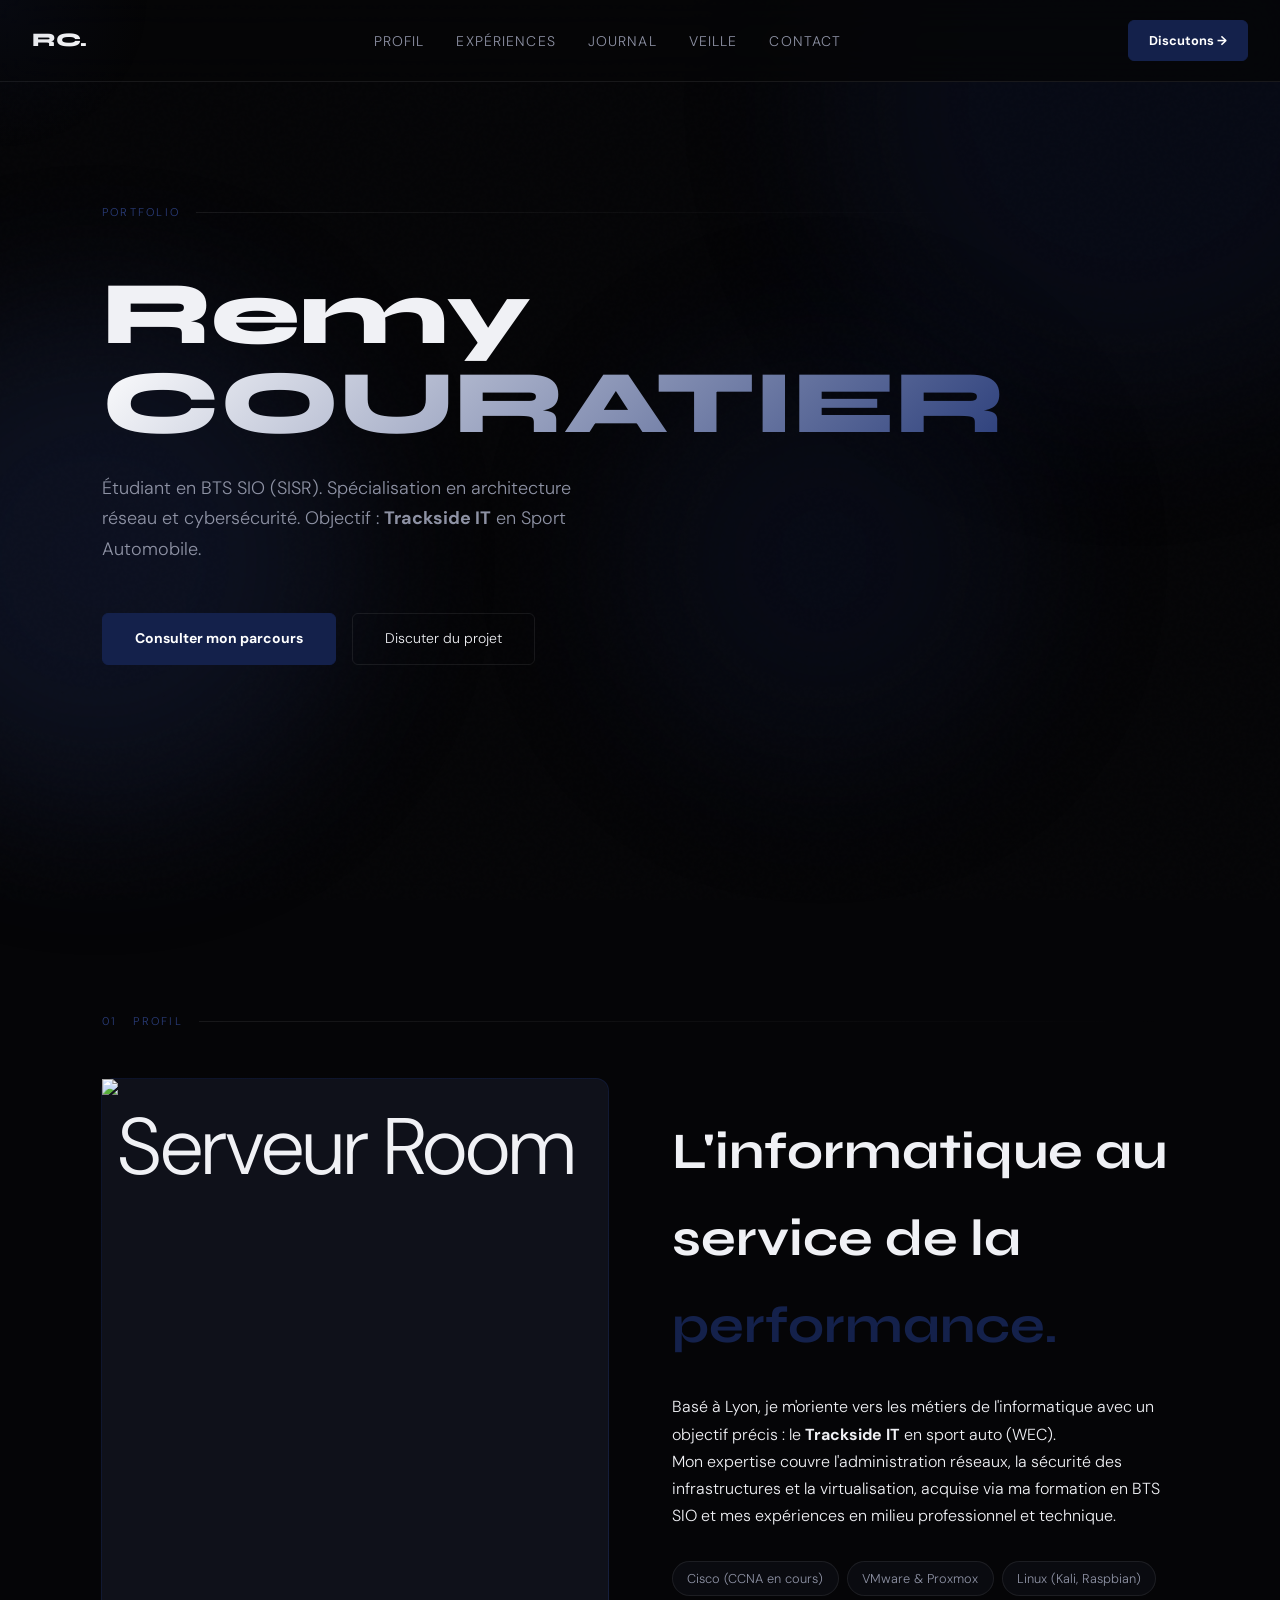
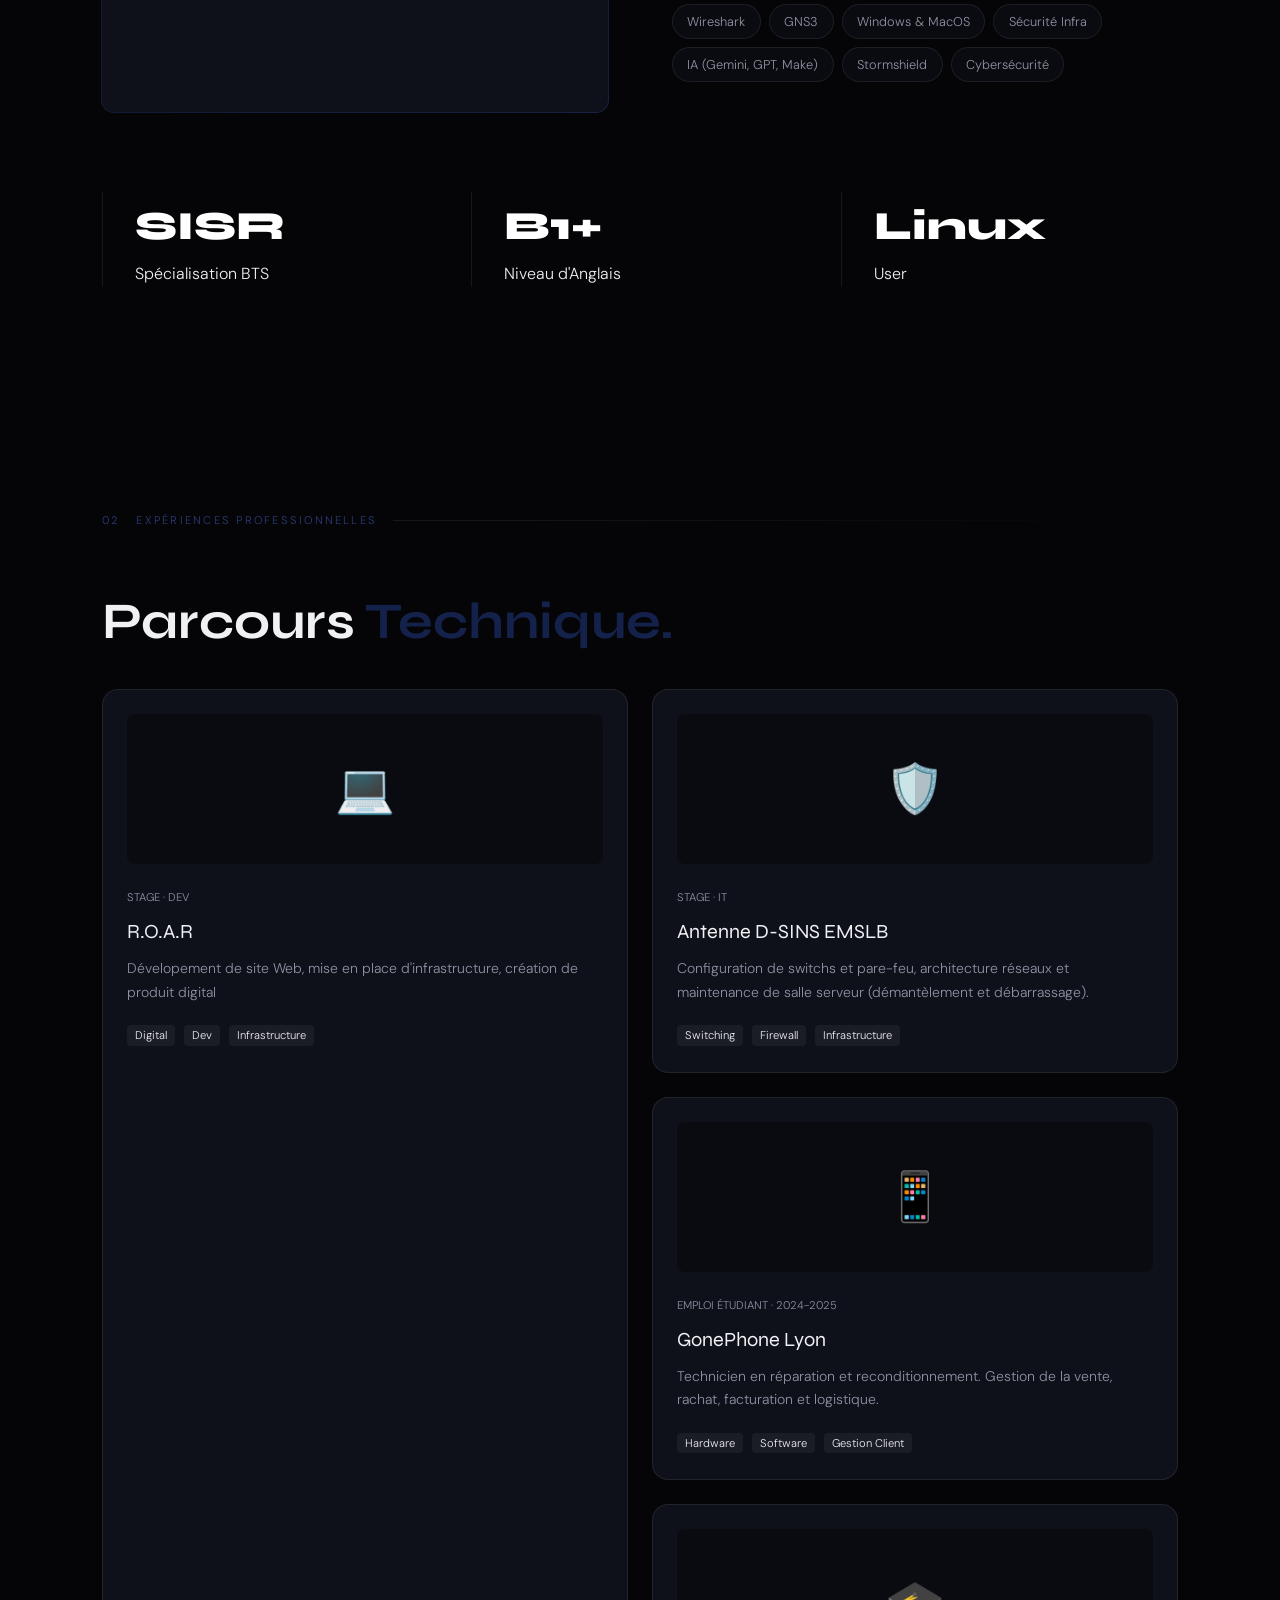
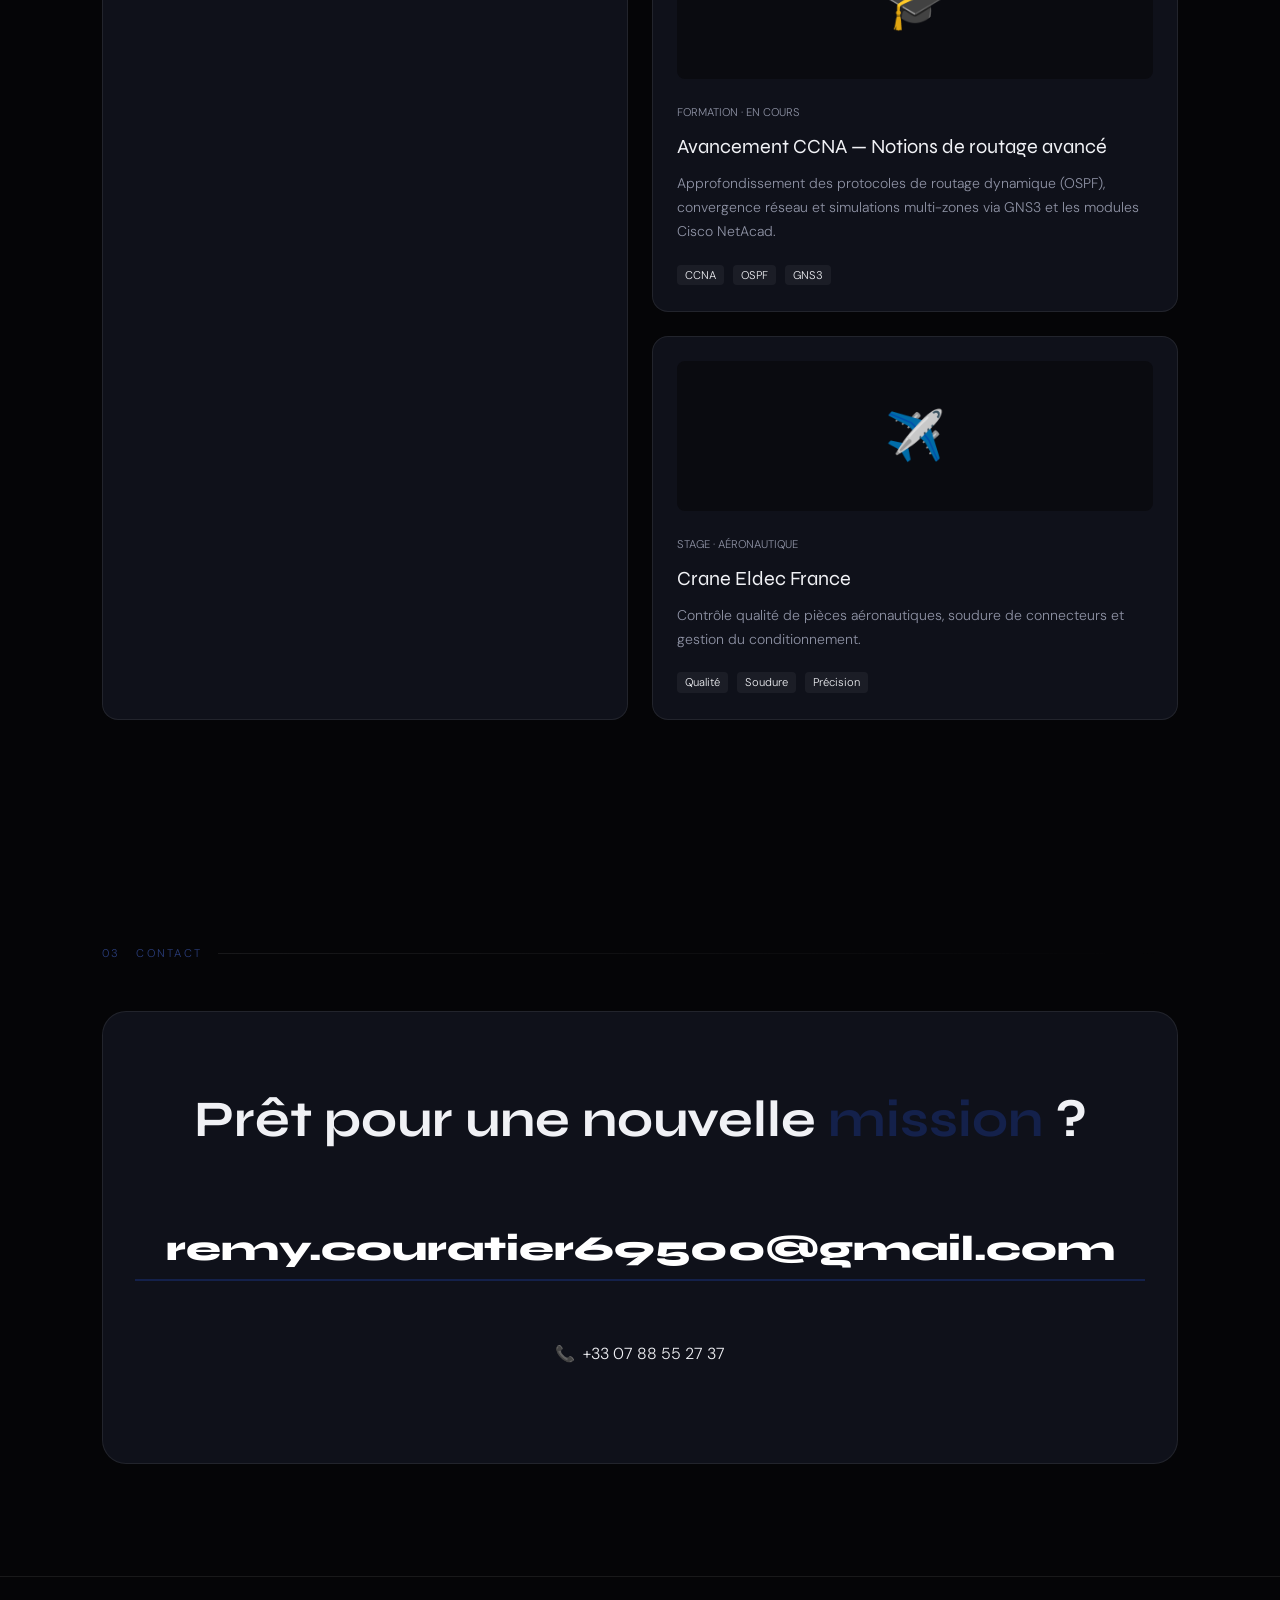
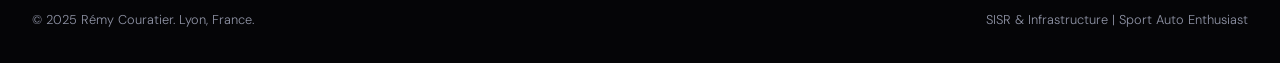
==== commit 2fbe8128: "Fix HTML structure and update links" ====
--- a/index.html
+++ b/index.html
@@ -20,6 +20,7 @@
         <li><a href="#about">Profil</a></li>
         <li><a href="#projects">Expériences</a></li>
         <li><a href="journal.html">Journal</a></li>
+        <li><a href="veille.html">Veille</a></li>
         <li><a href="#contact">Contact</a></li>
     </ul>
     <a href="#contact" class="btn btn-primary" style="padding:0.55rem 1.25rem;font-size:0.8rem;">Discutons →</a>
@@ -35,7 +36,7 @@
             <span class="highlight">COURATIER</span><br>
         </h1>
         <p class="hero-sub">
-            Étudiant en BTS SIO (SISR). Spécialisation en architecture réseau et sécurité. Objectif : <strong>Trackside IT</strong> en Sport Automobile.
+            Étudiant en BTS SIO (SISR). Spécialisation en architecture réseau et cybersécurité. Objectif : <strong>Trackside IT</strong> en Sport Automobile.
         </p>
         <div class="hero-cta">
             <a href="#projects" class="btn btn-primary">Consulter mon parcours</a>
@@ -67,26 +68,12 @@
                     <span class="skill-tag">Windows & MacOS</span>
                     <span class="skill-tag">Sécurité Infra</span>
                     <span class="skill-tag">IA (Gemini, GPT, Make)</span>
-                </div>
-            </div>
-        </div>
-
-        <div class="project-card reveal" style="max-width:720px;margin:3rem auto 0;">
-            <div class="project-shadow"></div>
-            <div class="project-thumb">🏎️</div>
-            <div class="project-body">
-                <div class="project-type">Veille Technologique</div>
-                <div class="project-title">IT en Sport Auto — Comment ça marche dans les stands ?</div>
-                <p class="project-desc">Étude du rôle du Trackside IT Engineer en WEC/F1 : télémétrie temps réel, réseaux fibrés en paddock, gestion de bande passante sur circuit et équipements Cisco/Juniper en conditions dégradées.</p>
-                <div class="project-tags">
-                    <span class="project-tag">WEC</span>
-                    <span class="project-tag">Télémétrie</span>
-                    <span class="project-tag">Trackside IT</span>
-                </div>
-            </div>
-        </div>
-
-        <div class="stats-row">
+                    <span class="skill-tag">Stormshield</span>
+                    <span class="skill-tag">Cybersécurité</span>
+                </div>
+            </div>
+        </div>
+  <div class="stats-row">
             <div class="stat">
                 <div class="stat-number reveal">SISR</div>
                 <div class="stat-label">Spécialisation BTS</div>
@@ -96,8 +83,8 @@
                 <div class="stat-label">Niveau d'Anglais</div>
             </div>
             <div class="stat">
-                <div class="stat-number reveal d2">2026</div>
-                <div class="stat-label">Réserviste EMSLB</div>
+                <div class="stat-number reveal d2">Linux</div>
+                <div class="stat-label">User</div>
             </div>
         </div>
     </section>
@@ -105,7 +92,23 @@
     <section id="projects">
         <div class="section-label"><span>02</span> Expériences Professionnelles</div>
         <h2 class="reveal">Parcours <span style="color:var(--accent)">Technique.</span></h2>
-        
+
+<div class="projects-grid">
+            <div class="project-card p1 reveal">
+                <div class="project-shadow"></div>
+                <div class="project-thumb">💻​</div>
+                <div class="project-body">
+                    <div class="project-type">Stage · Dev</div>
+                    <div class="project-title">R.O.A.R</div>
+                    <p class="project-desc">Dévelopement de site Web, mise en place d'infrastructure, création de produit digital</p>
+                    <div class="project-tags">
+                        <span class="project-tag">Digital</span>
+                        <span class="project-tag">Dev</span>
+                        <span class="project-tag">Infrastructure</span>
+                    </div>
+                </div>
+            </div>
+
         <div class="projects-grid">
             <div class="project-card p1 reveal">
                 <div class="project-shadow"></div>
@@ -224,4 +227,4 @@
     document.querySelectorAll('.reveal, .stat-number').forEach(el => io.observe(el));
 </script>
 </body>
-</html>+</html>
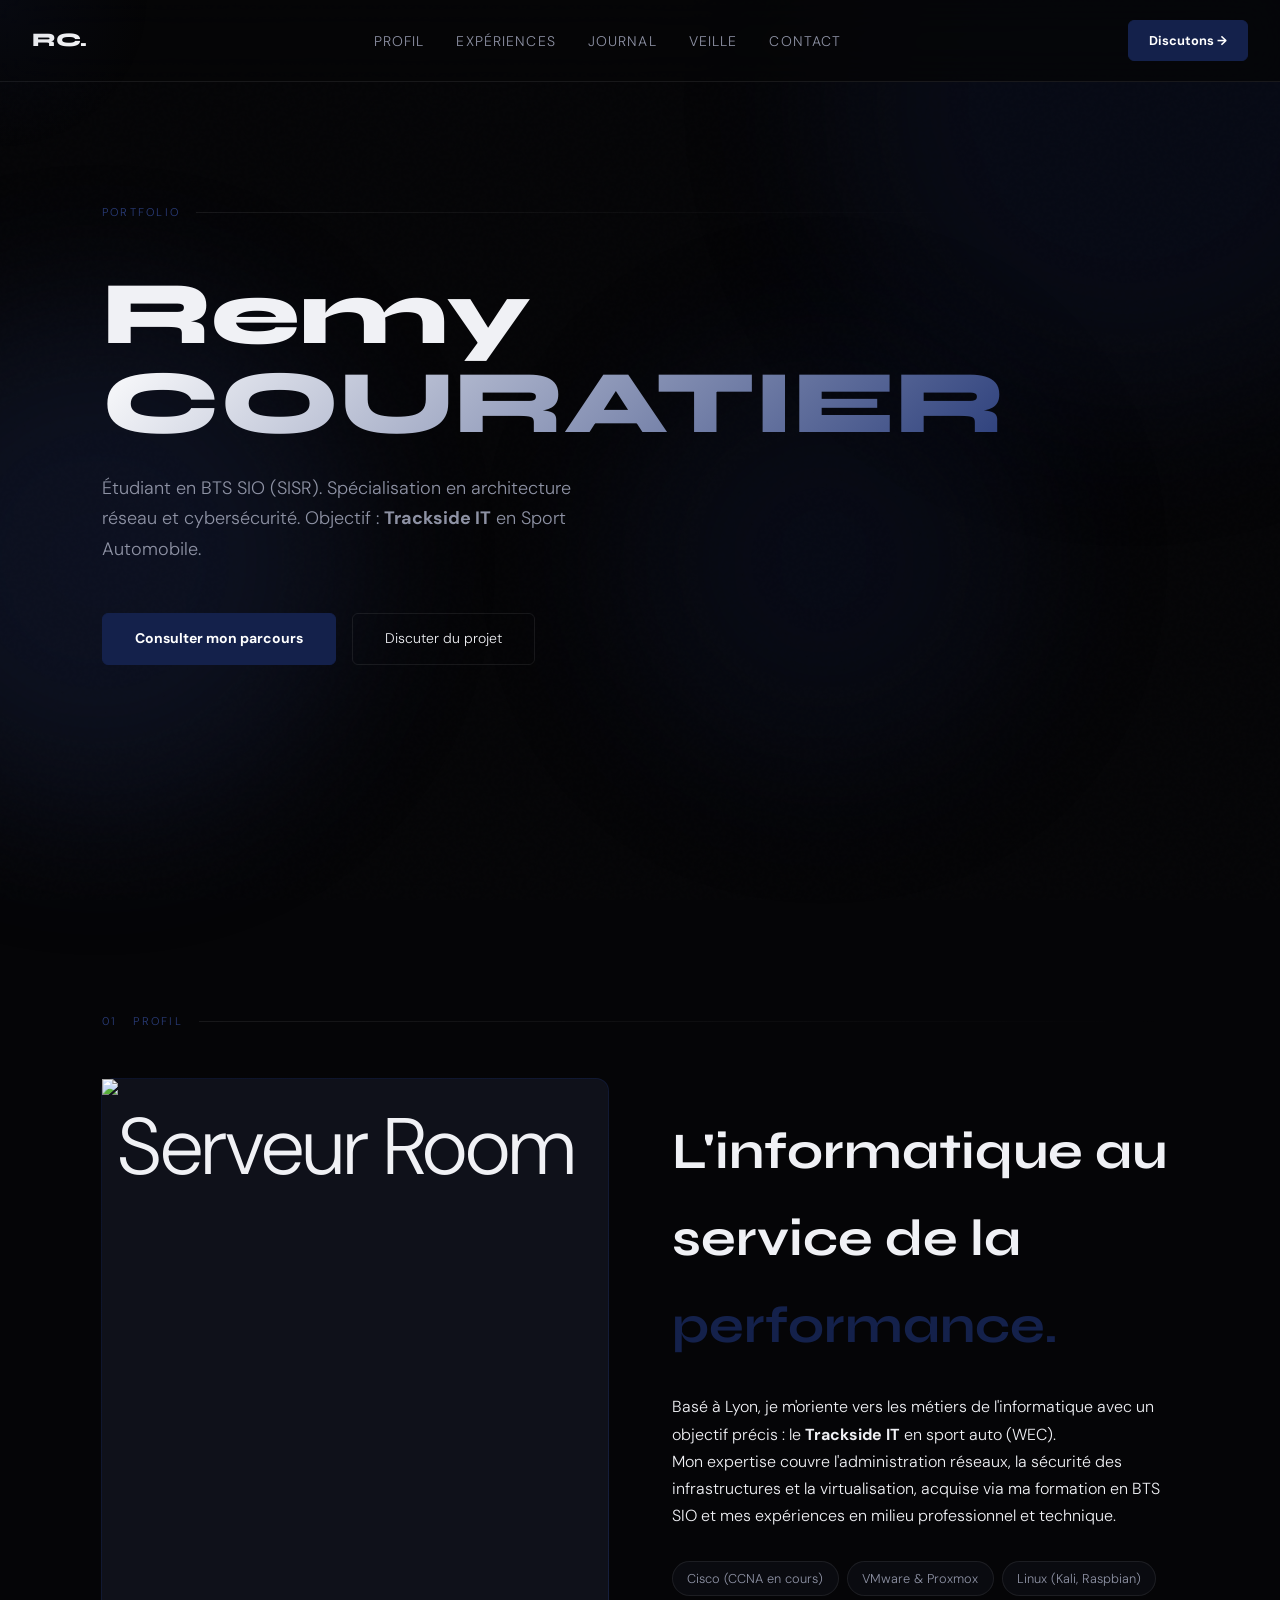
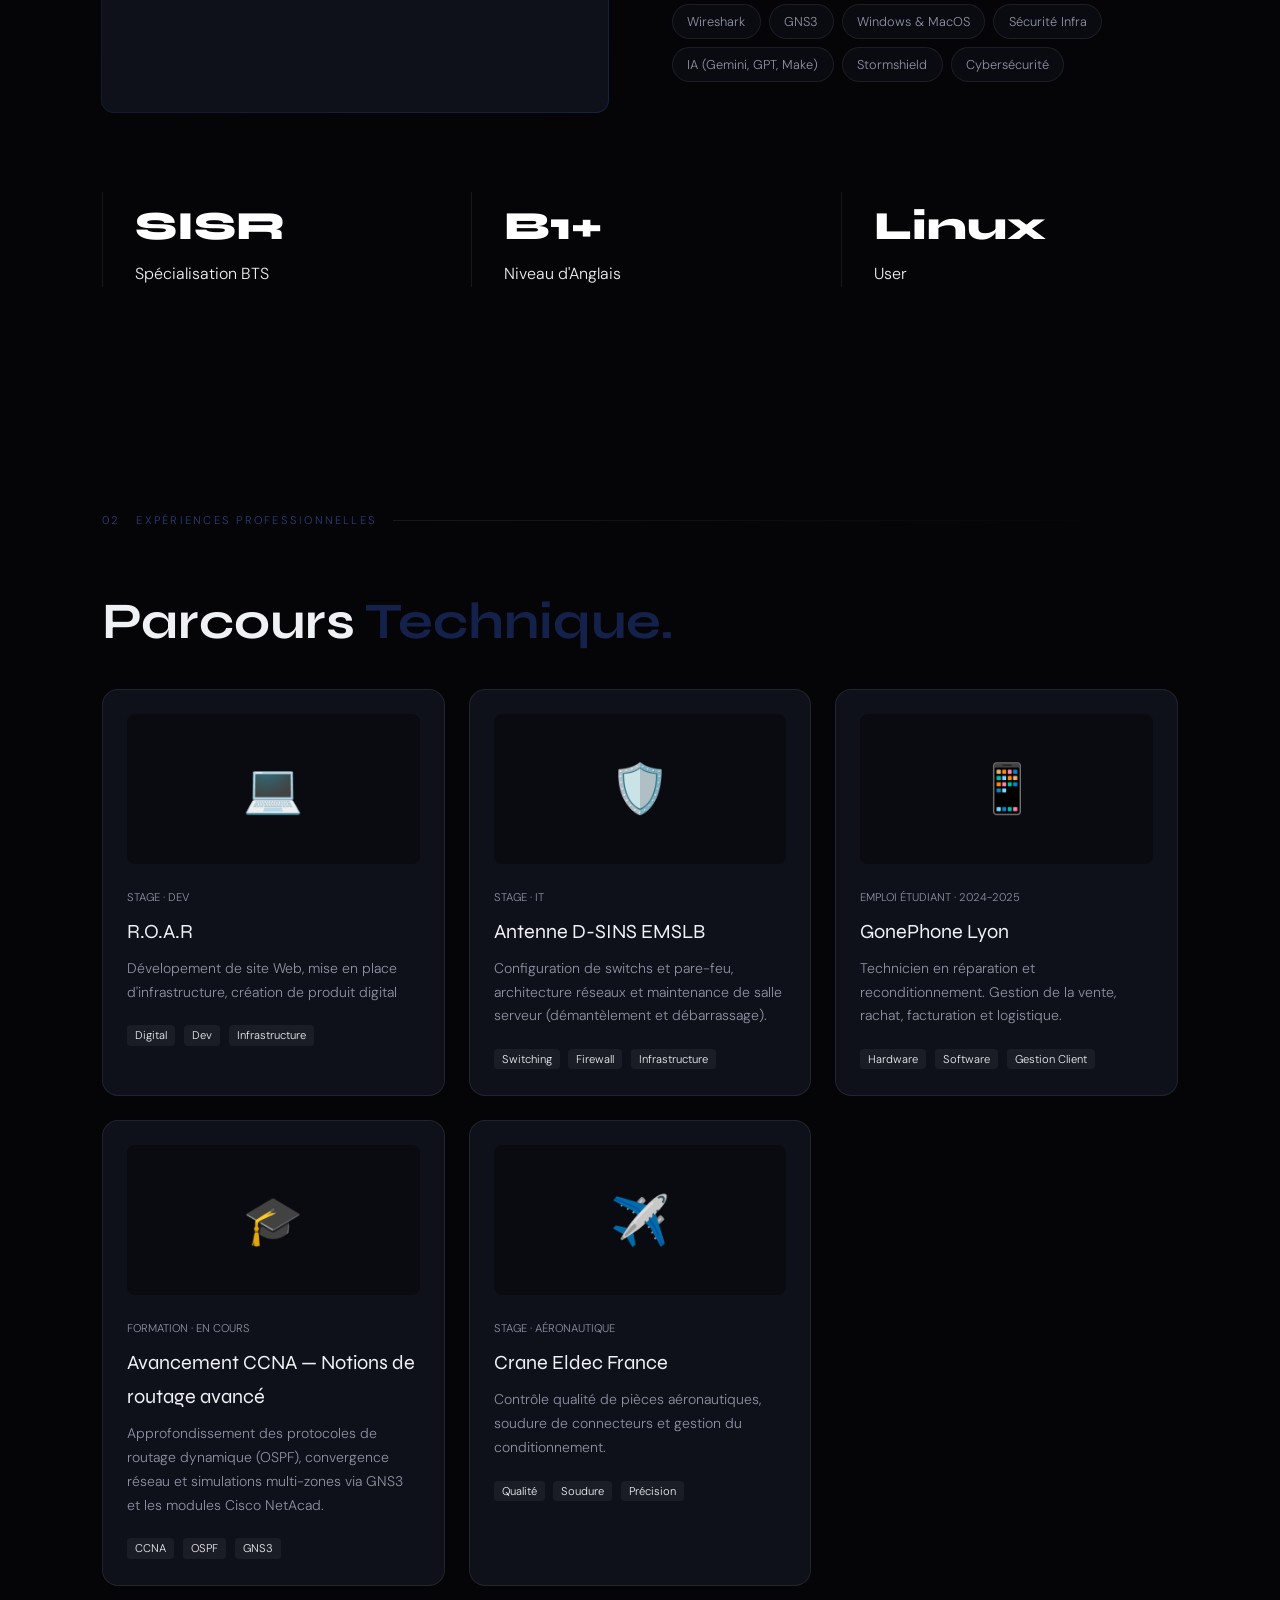
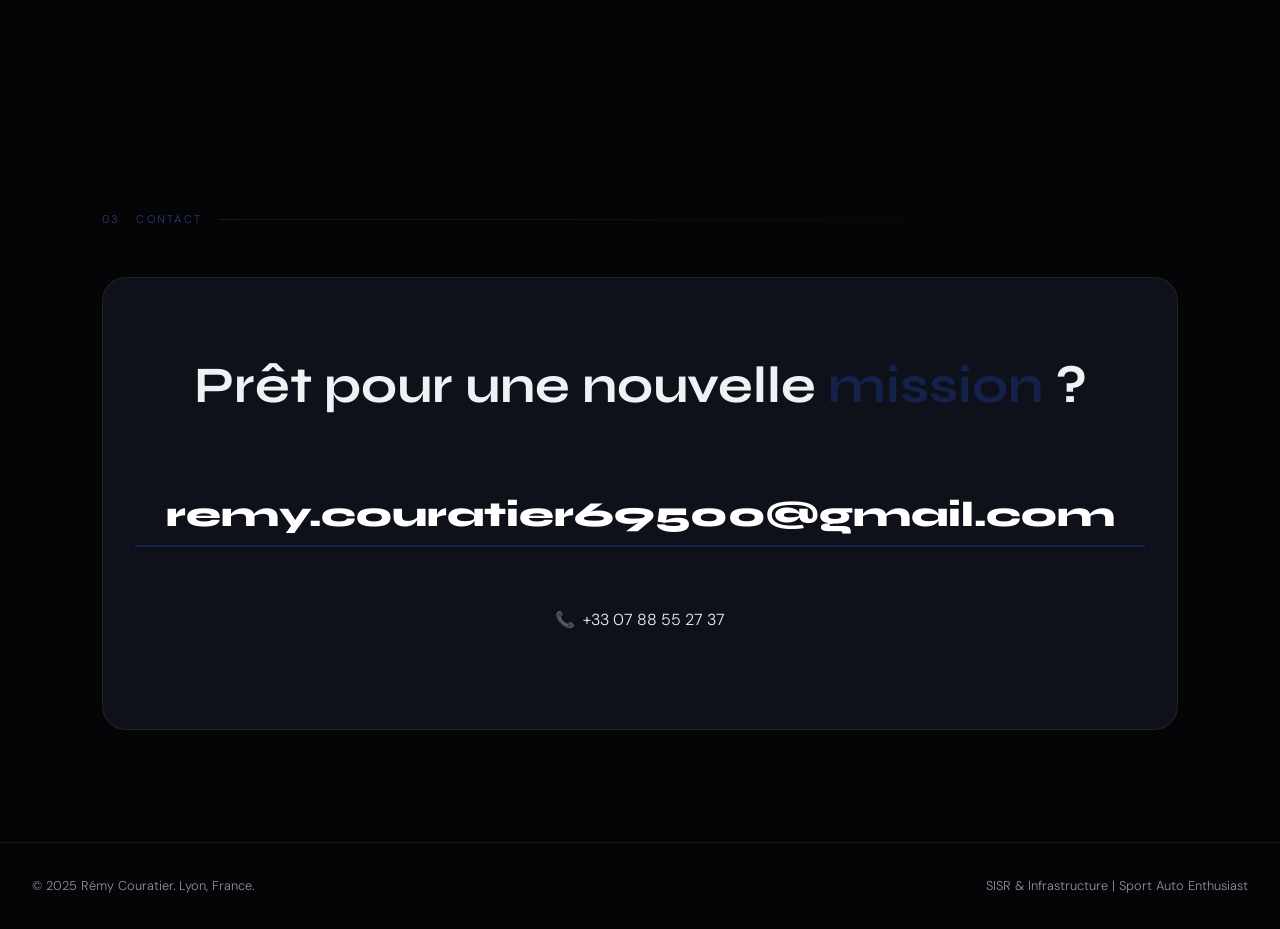
==== commit 9a06e78e: "Fix HTML encoding issues in index.html" ====
--- a/index.html
+++ b/index.html
@@ -93,7 +93,7 @@
         <div class="section-label"><span>02</span> Expériences Professionnelles</div>
         <h2 class="reveal">Parcours <span style="color:var(--accent)">Technique.</span></h2>
 
-<div class="projects-grid">
+        <div class="projects-grid">
             <div class="project-card p1 reveal">
                 <div class="project-shadow"></div>
                 <div class="project-thumb">💻​</div>
@@ -109,7 +109,6 @@
                 </div>
             </div>
 
-        <div class="projects-grid">
             <div class="project-card p1 reveal">
                 <div class="project-shadow"></div>
                 <div class="project-thumb">🛡️</div>
--- a/style.css
+++ b/style.css
@@ -164,4 +164,3 @@
   .about-grid, .stats-row { grid-template-columns: 1fr; }
   .nav-links { display: none; }
 }
-
